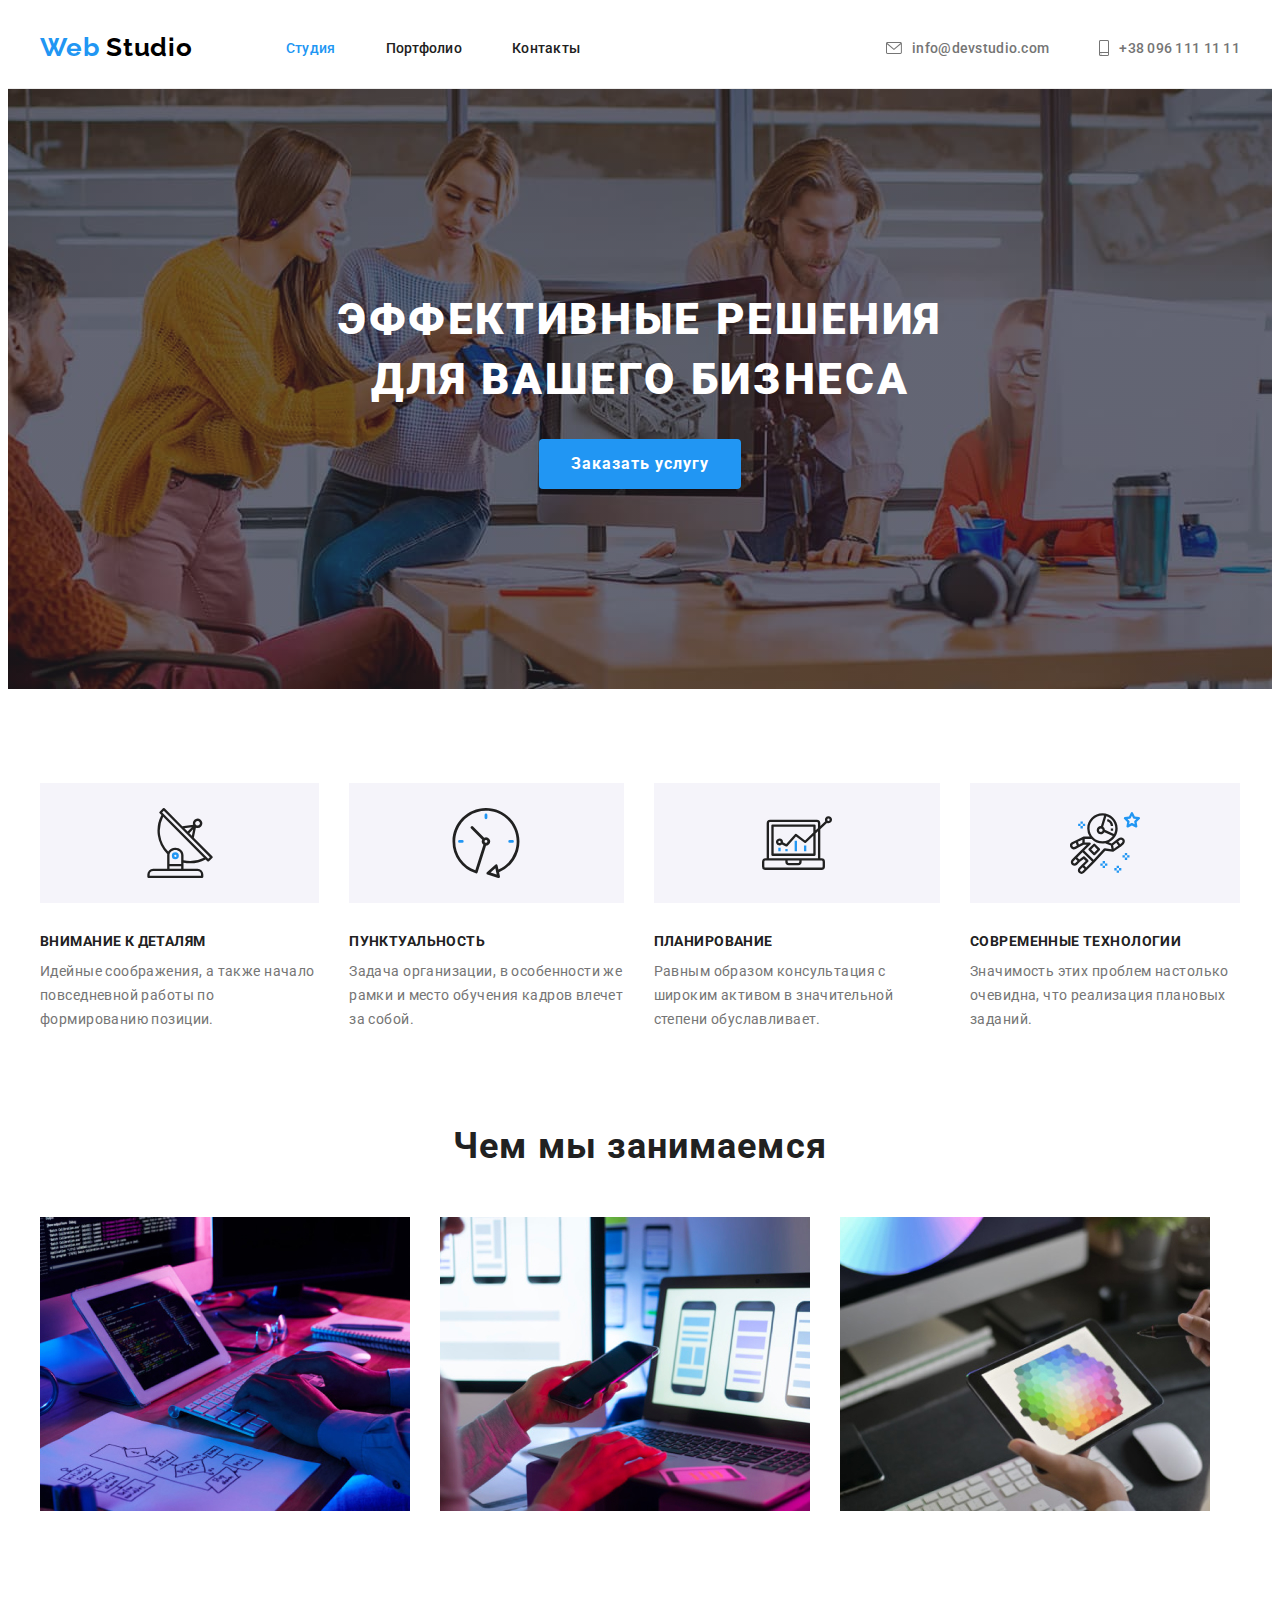
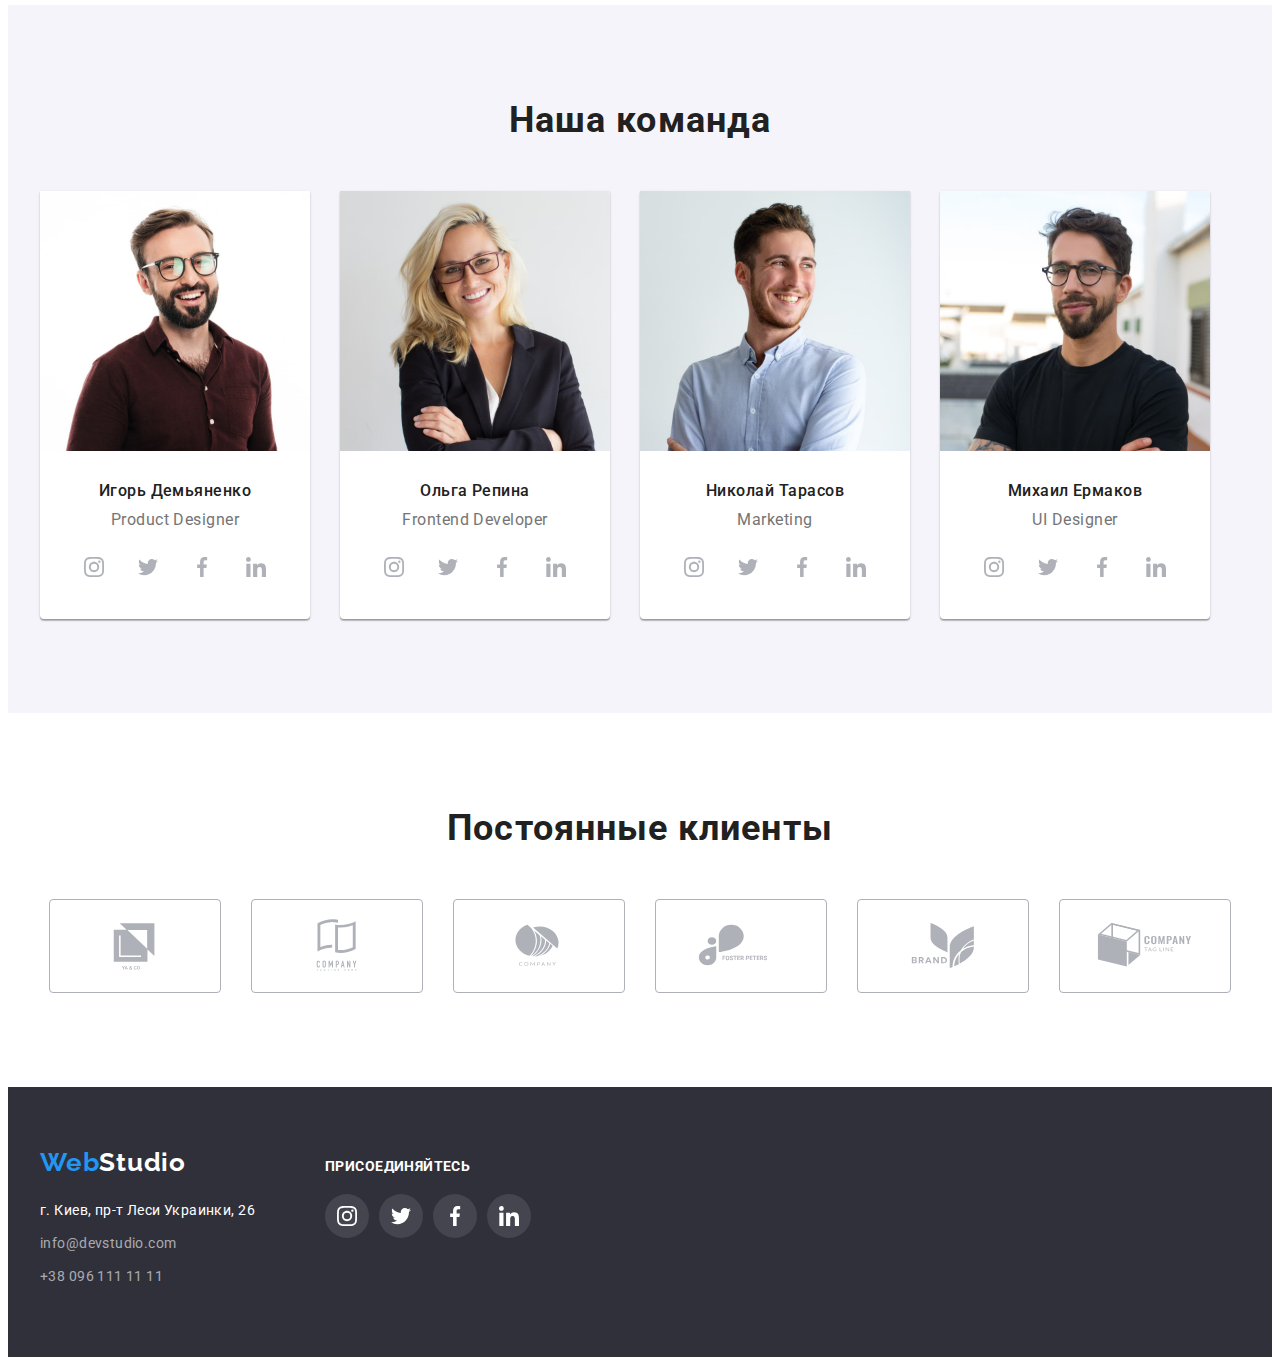
==== index.html @ cd481aac "Initial commit" ====
<!DOCTYPE html>
<html lang="ru">
	<head>
		<meta charset="UTF-8" />
		<meta http-equiv="X-UA-Compatible" content="IE=edge" />
		<meta name="viewport" content="width=device-width, initial-scale=1.0" />
		<title>WebStudio</title>
		<!-- Fonts start -->
		<link rel="preconnect" href="https://fonts.googleapis.com" />
		<link rel="preconnect" href="https://fonts.gstatic.com" crossorigin />
		<link
			href="https://fonts.googleapis.com/css2?family=Raleway:wght@700&family=Roboto:wght@400;500;700;900&display=swap"
			rel="stylesheet"
		/>
		<!-- Fonts end -->
		<!-- Normolize start -->
		<link
			rel="stylesheet"
			href="https://cdnjs.cloudflare.com/ajax/libs/modern-normalize/1.1.0/modern-normalize.min.css"
			integrity="sha512-wpPYUAdjBVSE4KJnH1VR1HeZfpl1ub8YT/NKx4PuQ5NmX2tKuGu6U/JRp5y+Y8XG2tV+wKQpNHVUX03MfMFn9Q=="
			crossorigin="anonymous"
			referrerpolicy="no-referrer"
		/>
		<!-- Normolize end -->
		<link rel="stylesheet" href="./css/styles.css" />
	</head>
	<body class="body">
		<!-- Header-->
		<header class="header">
			<div class="container header-container">
				<a class="logo-header link" href="./index.html">
					<span class="logo-text">Web</span>
					Studio
				</a>
				<nav class="header-nav">
					<ul class="header-nav-list list">
						<li class="header-nav-item">
							<a class="header-nav-link header-nav-link-current link" href="./index.html">Студия</a>
						</li>
						<li class="header-nav-item"><a class="header-nav-link link" href="./portfolio.html">Портфолио</a></li>
						<li class="header-nav-item"><a class="header-nav-link link" href="">Контакты</a></li>
					</ul>
				</nav>
				<ul class="contact-list list">
					<li class="contact-mail">
						<a class="contact-mail-link link" href="mailto:info@devstudio.com">
							<svg class="nav-icon" width="16" height="12">
								<use href="./images/icons.svg#icon-envelope"></use>
							</svg>
							info@devstudio.com
						</a>
					</li>
					<li class="contact-phone">
						<a class="contact-phone-link link" href="tel:+380961111111">
							<svg class="nav-icon" width="10" height="16">
								<use href="./images/icons.svg#icon-smartphone"></use>
							</svg>
							+38 096 111 11 11
						</a>
					</li>
				</ul>
			</div>
		</header>
		<main class="main">
			<!--Hero-->
			<section class="section-hero">
				<div class="container hero-container">
					<h1 class="hero-title">Эффективные решения для вашего бизнеса</h1>
					<button class="hero-btn" type="button">Заказать услугу</button>
				</div>
			</section>
			<!--Advantage-->
			<section class="section-advantage section">
				<div class="container">
					<h2 class="advantage-title">Преимущества</h2>
					<ul class="advantage-list list">
						<li class="advantage-item">
							<div class="advantage-container">
								<svg class="advantage-icons" width="70px" height="70px">
									<use href="./images/icons.svg#icon-antenna"></use>
								</svg>
							</div>
							<h3 class="advantage-item-title">Внимание к деталям</h3>
							<p class="advantage-item-text">
								Идейные соображения, а также начало повседневной работы по формированию позиции.
							</p>
						</li>
						<li class="advantage-item">
							<div class="advantage-container">
								<svg width="70px" height="70px">
									<use href="./images/icons.svg#icon-clock"></use>
								</svg>
							</div>
							<h3 class="advantage-item-title">Пунктуальность</h3>
							<p class="advantage-item-text">
								Задача организации, в особенности же рамки и место обучения кадров влечет за собой.
							</p>
						</li>
						<li class="advantage-item">
							<div class="advantage-container">
								<svg width="70px" height="70px">
									<use href="./images/icons.svg#icon-diagram"></use>
								</svg>
							</div>
							<h3 class="advantage-item-title">Планирование</h3>
							<p class="advantage-item-text">
								Равным образом консультация с широким активом в значительной степени обуславливает.
							</p>
						</li>
						<li class="advantage-item">
							<div class="advantage-container">
								<svg width="70px" height="70px">
									<use href="./images/icons.svg#icon-astronaut"></use>
								</svg>
							</div>
							<h3 class="advantage-item-title">Современные технологии</h3>
							<p class="advantage-item-text">
								Значимость этих проблем настолько очевидна, что реализация плановых заданий.
							</p>
						</li>
					</ul>
				</div>
			</section>
			<!--Services-->
			<section class="section-services">
				<div class="container">
					<h2 class="services-title">Чем мы занимаемся</h2>
					<ul class="services-list list">
						<li class="services-item">
							<img class="services-item-img" src="./images/services/box_1.jpeg" alt="Пишем код" width="370" />
						</li>
						<li class="services-item">
							<img class="services-item-img" src="./images/services/box_2.jpeg" alt="Делаем верстку" width="370" />
						</li>
						<li class="services-item">
							<img class="services-item-img" src="./images/services/box_3.jpeg" alt="Делаем дизайн" width="370" />
						</li>
					</ul>
				</div>
			</section>
			<!--Team-->
			<section class="section-team section">
				<div class="container">
					<h2 class="team-title">Наша команда</h2>
					<ul class="team-list list">
						<li class="team-item">
							<img class="team-item-img" src="./images/team/img_1.jpeg" alt="Игорь Демьяненко" width="270" />
							<div class="team-wrapper">
								<h3 class="team-item-title">Игорь Демьяненко</h3>
								<p class="team-item-text" lang="eu">Product Designer</p>
								<ul class="socials list">
									<li class="socials-link-item">
										<a class="socials-link link" href="" target="_blank" rel="noopener nofollow" aria-label="instagram">
											<svg class="social-icon" width="20px" height="20px">
												<use href="./images/icons.svg#icon-instagram"></use>
											</svg>
										</a>
									</li>
									<li class="socials-link-item">
										<a class="socials-link link" href="" target="_blank" rel="noopener nofollow" aria-label="twiter">
											<svg class="social-icon" width="20" height="20">
												<use href="./images/icons.svg#icon-twitter"></use>
											</svg>
										</a>
									</li>
									<li class="socials-link-item">
										<a class="socials-link link" href="" target="_blank" rel="noopener nofollow" aria-label="facebook">
											<svg class="social-icon" width="20" height="20">
												<use href="./images/icons.svg#icon-facebook"></use>
											</svg>
										</a>
									</li>
									<li class="socials-link-item">
										<a class="socials-link link" href="" target="_blank" rel="noopener nofollow" aria-label="linkedin">
											<svg class="social-icon" width="20" height="20">
												<use href="./images/icons.svg#icon-linkedin"></use>
											</svg>
										</a>
									</li>
								</ul>
							</div>
						</li>
						<li class="team-item">
							<img class="team-item-img" src="./images/team/img_2.jpeg" alt="Ольга Репина" width="270" />
							<div class="team-wrapper">
								<h3 class="team-item-title">Ольга Репина</h3>
								<p class="team-item-text" lang="eu">Frontend Developer</p>
								<ul class="socials list">
									<li class="socials-link-item">
										<a class="socials-link link" href="" target="_blank" rel="noopener nofollow" aria-label="instagram">
											<svg class="social-icon" width="20px" height="20px">
												<use href="./images/icons.svg#icon-instagram"></use>
											</svg>
										</a>
									</li>
									<li class="socials-link-item">
										<a class="socials-link link" href="" target="_blank" rel="noopener nofollow" aria-label="twiter">
											<svg class="social-icon" width="20" height="20">
												<use href="./images/icons.svg#icon-twitter"></use>
											</svg>
										</a>
									</li>
									<li class="socials-link-item">
										<a class="socials-link link" href="" target="_blank" rel="noopener nofollow" aria-label="facebook">
											<svg class="social-icon" width="20" height="20">
												<use href="./images/icons.svg#icon-facebook"></use>
											</svg>
										</a>
									</li>
									<li class="socials-link-item">
										<a class="socials-link link" href="" target="_blank" rel="noopener nofollow" aria-label="linkedin">
											<svg class="social-icon" width="20" height="20">
												<use href="./images/icons.svg#icon-linkedin"></use>
											</svg>
										</a>
									</li>
								</ul>
							</div>
						</li>
						<li class="team-item">
							<img class="team-item-img" src="./images/team/img_3.jpeg" alt="Николай Тарасов" width="270" />
							<div class="team-wrapper">
								<h3 class="team-item-title">Николай Тарасов</h3>
								<p class="team-item-text" lang="eu">Marketing</p>
								<ul class="socials list">
									<li class="socials-link-item">
										<a class="socials-link link" href="" target="_blank" rel="noopener nofollow" aria-label="instagram">
											<svg class="social-icon" width="20px" height="20px">
												<use href="./images/icons.svg#icon-instagram"></use>
											</svg>
										</a>
									</li>
									<li class="socials-link-item">
										<a class="socials-link link" href="" target="_blank" rel="noopener nofollow" aria-label="twiter">
											<svg class="social-icon" width="20" height="20">
												<use href="./images/icons.svg#icon-twitter"></use>
											</svg>
										</a>
									</li>
									<li class="socials-link-item">
										<a class="socials-link link" href="" target="_blank" rel="noopener nofollow" aria-label="facebook">
											<svg class="social-icon" width="20" height="20">
												<use href="./images/icons.svg#icon-facebook"></use>
											</svg>
										</a>
									</li>
									<li class="socials-link-item">
										<a class="socials-link link" href="" target="_blank" rel="noopener nofollow" aria-label="linkedin">
											<svg class="social-icon" width="20" height="20">
												<use href="./images/icons.svg#icon-linkedin"></use>
											</svg>
										</a>
									</li>
								</ul>
							</div>
						</li>
						<li class="team-item">
							<img class="team-item-img" src="./images/team/img_4.jpeg" alt="Михаил Ермаков" width="270" />
							<div class="team-wrapper">
								<h3 class="team-item-title">Михаил Ермаков</h3>
								<p class="team-item-text" lang="eu">UI Designer</p>
								<ul class="socials list">
									<li class="socials-link-item">
										<a class="socials-link link" href="" target="_blank" rel="noopener nofollow" aria-label="instagram">
											<svg class="social-icon" width="20px" height="20px">
												<use href="./images/icons.svg#icon-instagram"></use>
											</svg>
										</a>
									</li>
									<li class="socials-link-item">
										<a class="socials-link link" href="" target="_blank" rel="noopener nofollow" aria-label="twiter">
											<svg class="social-icon" width="20" height="20">
												<use href="./images/icons.svg#icon-twitter"></use>
											</svg>
										</a>
									</li>
									<li class="socials-link-item">
										<a class="socials-link link" href="" target="_blank" rel="noopener nofollow" aria-label="facebook">
											<svg class="social-icon" width="20" height="20">
												<use href="./images/icons.svg#icon-facebook"></use>
											</svg>
										</a>
									</li>
									<li class="socials-link-item">
										<a class="socials-link link" href="" target="_blank" rel="noopener nofollow" aria-label="linkedin">
											<svg class="social-icon" width="20" height="20">
												<use href="./images/icons.svg#icon-linkedin"></use>
											</svg>
										</a>
									</li>
								</ul>
							</div>
						</li>
					</ul>
				</div>
			</section>
			<!-- Clients -->
			<section class="section-clients section">
				<div class="container">
					<h2 class="client-title">Постоянные клиенты</h2>
					<ul class="client-list list">
						<li class="client-item">
							<a class="client-link link" href="" target="_blank" rel="noopener nofollow" aria-label="linkedin">
								<svg class="client-icon" width="106px" height="60px">
									<use href="./images/icons.svg#icon-ya-go"></use>
								</svg>
							</a>
						</li>
						<li class="client-item">
							<a class="client-link link" href="" target="_blank" rel="noopener nofollow" aria-label="linkedin">
								<svg class="client-icon" width="106px" height="60px">
									<use href="./images/icons.svg#icon-company"></use>
								</svg>
							</a>
						</li>
						<li class="client-item">
							<a class="client-link link" href="" target="_blank" rel="noopener nofollow" aria-label="linkedin">
								<svg class="client-icon" width="106px" height="60px">
									<use href="./images/icons.svg#icon-company-1"></use>
								</svg>
							</a>
						</li>
						<li class="client-item">
							<a class="client-link link" href="" target="_blank" rel="noopener nofollow" aria-label="linkedin">
								<svg class="client-icon" width="106px" height="60px">
									<use href="./images/icons.svg#icon-foster"></use>
								</svg>
							</a>
						</li>
						<li class="client-item">
							<a class="client-link link" href="" target="_blank" rel="noopener nofollow" aria-label="linkedin">
								<svg class="client-icon" width="106px" height="60px">
									<use href="./images/icons.svg#icon-brand"></use>
								</svg>
							</a>
						</li>
						<li class="client-item">
							<a class="client-link link" href="" target="_blank" rel="noopener nofollow" aria-label="linkedin">
								<svg class="client-icon" width="106px" height="60px">
									<use href="./images/icons.svg#icon-tagline"></use>
								</svg>
							</a>
						</li>
					</ul>
				</div>
			</section>
		</main>
		<!--Footer-->
		<footer class="footer">
			<div class="container footer-container">
				<div class="footer-container-contacts">
					<a class="logo-footer link" href="./index.html">
						<span class="logo-text-accent">Web</span>
						<span class="logo-text-white">Studio</span>
					</a>
					<address class="address">
						<ul class="address-list list">
							<li class="address-item">
								<a
									class="address-link-map link"
									href="https://goo.gl/maps/JFS6MScitY3bDVhKA"
									rel="noopener nofollow"
									target="_blank"
								>
									г. Киев, пр-т Леси Украинки, 26
								</a>
							</li>
							<li class="address-item">
								<a class="address-link-mail link" href="mailto:info@devstudio.com">info@devstudio.com</a>
							</li>
							<li class="address-item">
								<a class="address-link-phone link" href="tel:+380961111111">+38 096 111 11 11</a>
							</li>
						</ul>
					</address>
				</div>
				<div class="footer-container-social">
					<h2 class="footer-title-social">присоединяйтесь</h2>
					<ul class="socials-footer list">
						<li class="socials-link-item">
							<a
								class="socials-link-footer link"
								href=""
								target="_blank"
								rel="noopener nofollow"
								aria-label="instagram"
							>
								<svg class="social-icon-footer" width="20px" height="20px">
									<use href="./images/icons.svg#icon-instagram"></use>
								</svg>
							</a>
						</li>
						<li class="socials-link-item">
							<a class="socials-link-footer link" href="" target="_blank" rel="noopener nofollow" aria-label="twiter">
								<svg class="social-icon-footer" width="20" height="20">
									<use href="./images/icons.svg#icon-twitter"></use>
								</svg>
							</a>
						</li>
						<li class="socials-link-item">
							<a class="socials-link-footer link" href="" target="_blank" rel="noopener nofollow" aria-label="facebook">
								<svg class="social-icon-footer" width="20" height="20">
									<use href="./images/icons.svg#icon-facebook"></use>
								</svg>
							</a>
						</li>
						<li class="socials-link-item">
							<a class="socials-link-footer link" href="" target="_blank" rel="noopener nofollow" aria-label="linkedin">
								<svg class="social-icon-footer" width="20" height="20">
									<use href="./images/icons.svg#icon-linkedin"></use>
								</svg>
							</a>
						</li>
					</ul>
				</div>
			</div>
		</footer>
	</body>
</html>
---- css/styles.css ----
:root {
    /* fonts */
     --main-font: 'Roboto', sans-serif;
    --secondary-font: 'Raleway', sans-serif;
    /* text colors */
    --title-txt-cl: #212121;
    --secondary-txt-cl: #757575;
    --accent-txt-cl: #2196F3;
    --logo-black-cl: #000000;
    --logo-withe-cl: #ffffff;
    --address-txt-cl: rgba(255, 255, 255, 0.6);
    --social-icon-cl-team: #AFB1B8;

    /* bg colors */
    --bg-cl-dark: #2F303A;
    --bg-cl-light: #F5F4FA;
    --bg-btn-cl-hover: #188CE8;

}

body {
    font-family: var(--main-font);
    color: var(--title-txt-cl);
}

/* reset styles */
h1,
h2,
h3,
h4,
h5,
h6,
p {
    margin: 0;
}

.link {
    text-decoration: none;
    color: currentColor;
}

.list {
    list-style: none;
    padding: 0;
    margin: 0;
}

.address {
   font-style: normal;
}

/* base styles */

.section {
    padding-top: 94px;
    padding-bottom: 94px;
}

.container {
width: 1200px;
padding-left: 15px;
padding-right: 15px;
margin-left: auto;
margin-right: auto;

}

.hero-container {
display: flex;
flex-direction: column;
align-items: center;
padding-top: 200px;
padding-bottom: 200px;
}

img {
    display: block;
}

/* Header */

.header {
    border-bottom: 1px solid #ECECEC;
}

.header-container {
    display: flex;
    align-items: center;
    justify-content: center;

}

.header-nav {
    margin-right: auto;
}

.header-nav-list {
    display: flex;
    gap: 50px;
}

.contact-list {
    display: flex;
    gap: 50px;
    align-items: center;
    justify-content: center;
}

.nav-icon {
    display: flex;
    justify-content: center;
    align-items: center;
    margin-right: 10px;
    fill: var(--secondary-txt-cl);

}

.contact-mail-link:hover .nav-icon {
    fill: var(--accent-txt-cl);
}

.contact-mail-link:focus .nav-icon {
    fill: var(--accent-txt-cl);
}

.contact-phone-link:hover .nav-icon {
    fill: var(--accent-txt-cl);
}

.contact-phone-link:focus .nav-icon {
    fill: var(--accent-txt-cl);
}




.logo-header {
    font-family: var(--secondary-font);
    font-weight: 700;
    font-size: 26px;
    padding-top: 24px;
    padding-bottom: 25px;
    line-height: calc(31 / 26);
    letter-spacing: 0.03em;
    color: var(--logo-black-cl);
    margin-right: 93px;
    display: block;
}

.logo-text {
    color: var(--accent-txt-cl);
}


.header-nav-link {
    padding-top: 32px;
    padding-bottom: 32px;
    font-weight: 500;
    font-size: 14px;
    line-height: calc(16 / 14);
    letter-spacing: 0.02em;
    color: var(--title-txt-cl);
    display: block;
}

.header-nav-link:hover,
.header-nav-link:focus{
    color: var(--accent-txt-cl);
}

.header-nav-link-current {
    color: var(--accent-txt-cl);
}

.contact-mail-link,
.contact-phone-link {
    display: flex;
    justify-content:center;
    align-items: center;
    padding-top: 32px;
    padding-bottom: 32px;
    font-weight: 500;
    font-size: 14px;
    line-height: calc(16 / 14);
    letter-spacing: 0.02em;
    color: var(--secondary-txt-cl);

}

.contact-mail-link:hover,
.contact-mail-link:focus,
.contact-phone-link:hover,
.contact-phone-link:focus {
    color: var(--accent-txt-cl);
}

/* Hero */

.section-hero {
    background-color: var(--bg-cl-dark);
    max-width: 1600px;
    margin-left: auto;
    margin-right: auto;
    background-image: linear-gradient(
        to right,
        rgba(47, 48, 58, 0.4),
        rgba(47, 48, 58, 0.4)
        ),
    url(../images/hero.jpeg);
    background-repeat: no-repeat;
    background-position: center;
    background-size: cover;

}

.hero-title {
    width: 696px;
    height: 120px;
    margin-bottom: 30px;
    font-weight: 900;
    font-size: 44px;
    line-height: calc(60 / 44);
    text-align: center;
    letter-spacing: 0.06em;
    text-transform: uppercase;
    color: var(--logo-withe-cl);

}

.hero-btn {
    min-width: 200px;
    min-height: 50px;
    padding: 10px 32px;
    font-family: inherit;
    text-align: center;
    font-weight: 700;
    font-size: 16px;
    line-height: 30px;
    letter-spacing: 0.06em;
    color: var(--logo-withe-cl);
    background-color: var(--accent-txt-cl);
    box-shadow: 0px 4px 4px rgba(0, 0, 0, 0.15);
    border-radius: 4px;
    border-style: none;
    cursor: pointer;
   
}

.hero-btn:hover,
.hero-btn:focus {
    background-color: var(--bg-btn-cl-hover);
}

/* Advantage */

.advantage-container {
    display: flex;
    object-position: 50% 50%;
    height: 120px;
    margin-bottom: 30px;
    background-color: var(--bg-cl-light);
    align-items: center;
    justify-content: center;
}


.advantage-title,
.portfolio-title {
    position: absolute;
    width: 1px;
    height: 1px;
    margin: -1px;
    border: 0;
    padding: 0;
    
    white-space: nowrap;
    clip-path: inset(100%);
    clip: rect(0 0 0 0);
    overflow: hidden;
}

.advantage-list {
    display: flex;
    flex-direction: row;
    align-items: center;
    gap: 30px;

}

.advantage-item-title {
    width: 270px;
    font-weight: 700;
    font-size: 14px;
    line-height: calc(16 / 14);
    letter-spacing: 0.03em;
    text-transform: uppercase;
    margin-bottom: 10px;

}

.advantage-item-text {
    font-size: 14px;
    line-height: 24px;
    letter-spacing: 0.03em;
    color: var(--secondary-txt-cl);

}

/* Services */

.services-title,
.team-title,
.client-title {
    font-weight: 700;
    font-size: 36px;
    line-height: calc(42 / 36);
    text-align: center;
    letter-spacing: 0.03em;



}

.section-services {
    padding-bottom: 94px;
}

.services-title {
    margin-bottom: 50px;
}

.services-list {
    display: flex;
    gap: 30px;
}

/* Team */

.section-team {background-color: var(--bg-cl-light);}

.team-title {
    margin-bottom: 50px;
}

.team-item {
background: #FFFFFF;
box-shadow: 0px 1px 3px rgba(0, 0, 0, 0.12), 0px 1px 1px rgba(0, 0, 0, 0.14), 0px 2px 1px rgba(0, 0, 0, 0.2);
border-radius: 0px 0px 4px 4px;
}

.team-list {
    display: flex;
    gap: 30px;

}

.team-item-title {
    font-weight: 500;
    font-size: 16px;
    line-height: calc(19 / 16);
    text-align: center;
    letter-spacing: 0.03em;
    margin-bottom: 10px;

}

.team-item-text {
    font-size: 16px;
    line-height: calc(19 / 16);
    text-align: center;
    letter-spacing: 0.03em;
    color: var(--secondary-txt-cl);
    margin-bottom: 16px;

}

.team-wrapper {
    padding-top: 30px;
    padding-bottom: 30px;

}

.socials {
    display: flex;
    align-items: center;
    justify-content: center;
    gap: 10px;
}

.socials-link {
    display: flex;
    justify-content: center;
    align-items: center;
    width: 44px;
    height: 44px;
    border-radius: 50%;

}

.social-icon {
    fill: var(--social-icon-cl-team);
}

.socials-link:hover {
background-color: var(--accent-txt-cl);
}

.socials-link:hover .social-icon {
    fill: #FFFFFF;
}

.socials-link:focus {
    background-color: var(--accent-txt-cl);
}

.socials-link:focus .social-icon {
    fill: #FFFFFF;
}

/* Clients */

.client-title {
    margin-bottom: 50px;
}

.client-list {
    display: flex;
    align-items: center;
    justify-content: center;
    gap: 30px;
}

.client-link {
    display: flex;
    justify-content: center;
    align-items: center;
    width: 170px;
    height: 92px;
    border: 1px solid #AFB1B8;
    border-radius: 4px;
}

.client-icon {
    fill: var(--social-icon-cl-team);
}

.client-link:hover {
    border-color: var(--accent-txt-cl);
}

.client-link:hover .client-icon {
    fill: var(--accent-txt-cl);
}

.client-link:focus {
    border-color: var(--accent-txt-cl);
}

.client-link:focus   .client-icon {
    fill: var(--accent-txt-cl);
}


/* Footer */

.footer {
    background-color: var(--bg-cl-dark);
    padding-top: 60px;
    padding-bottom: 60px;
}

.footer-container {
    display: flex;
    align-items: baseline;

}

.footer-title-social {
    margin-bottom: 20px;
}

.socials-footer {
    display: flex;
    align-items: center;
    justify-content: center;
    gap: 10px;
}

.social-icon-footer {
    fill: var(--logo-withe-cl);
}

.socials-link-footer {
    display: flex;
    justify-content: center;
    align-items: center;
    width: 44px;
    height: 44px;
    border-radius: 50%;
    background: rgba(255, 255, 255, 0.1);

}

.socials-link-footer:hover {
    background-color: var(--accent-txt-cl);
}

.socials-link-footer:focus {
    background-color: var(--accent-txt-cl);
}

.logo-footer {
    font-family: var(--secondary-font);
    font-weight: 700;
    font-size: 26px;
    line-height: calc(31 / 26);
    letter-spacing: 0.03em;
    display: flex;
    margin-bottom: 20px;
}

.logo-text-white {
    color: var(--logo-withe-cl);
}

.logo-text-accent {
    color: var(--accent-txt-cl);
}

.address-item {
    margin-bottom: 9px;
    margin-right: 70px;
}

.address-link-map {
    font-size: 14px;
    line-height: calc(24 / 14);
    letter-spacing: 0.03em;
    color: var(--logo-withe-cl);

}

.address-link-mail,
.address-link-phone {
    font-size: 14px;
    line-height: calc(24 / 14);
    letter-spacing: 0.03em;
    color: var(--address-txt-cl);
}

.address-link-map:hover,
.address-link-mail:hover,
.address-link-phone:hover,
.address-link-map:focus,
.address-link-mail:focus,
.address-link-phone:focus {
    color: var(--accent-txt-cl);
}


.footer-title-social {
    font-weight: 700;
    font-size: 14px;
    line-height: cal(16 /14);
    letter-spacing: 0.03em;
    text-transform: uppercase;
    color: var(--logo-withe-cl);
}

/* Portfolio.html */

.portfolio-filter-list {
    display: flex;
    justify-content: center;
    align-items: center;
    margin-bottom: 50px;
    gap: 8px;

}


.filter-btn {
    background-color: var(--bg-cl-light);
    font-family: inherit;
    font-weight: 500;
    font-size: 16px;
    line-height: calc(26 / 16);
    text-align: center;
    align-items: center;
    justify-content: center;
    letter-spacing: 0.03em;
    background: #F5F4FA;
    border-radius: 4px;
    border-style: none;
    padding: 6px 22px;
    
}

.filter-btn:hover,
.filter-btn:focus,
.filter-btn:active {
    background-color: var(--accent-txt-cl);
    color: var(--logo-withe-cl);
    cursor: pointer;
    box-shadow: 0px 3px 1px rgba(0, 0, 0, 0.1), 0px 1px 2px rgba(0, 0, 0, 0.08), 0px 2px 2px rgba(0, 0, 0, 0.12);
    border-radius: 4px;
}

.portfolio-list {
    display: flex;
    gap: 30px;
    flex-wrap: wrap;
}

.portfolio-item{
    flex-basis: calc((100% - 30px * 2) / 3)
}

.portfolio-item:hover,
.portfolio-item:focus {
    box-shadow: 0px 1px 1px rgba(0, 0, 0, 0.12), 0px 4px 4px rgba(0, 0, 0, 0.06), 1px 4px 6px rgba(0, 0, 0, 0.16);
    cursor: pointer;
}

.portfolio-wrapper {
    padding: 20px 24px;
    border: 1px solid #EEEEEE;
    border-top: none;
  
}


.portfolio-item-title {
    font-weight: 700;
    font-size: 18px;
    line-height: calc(36 / 18);
    letter-spacing: 0.06em;
    margin-bottom: 4px;
}

.portfolio-item-text {
    font-size: 16px;
    line-height: calc(30 / 16);
    letter-spacing: 0.03em;
    color: var(--secondary-txt-cl);
}
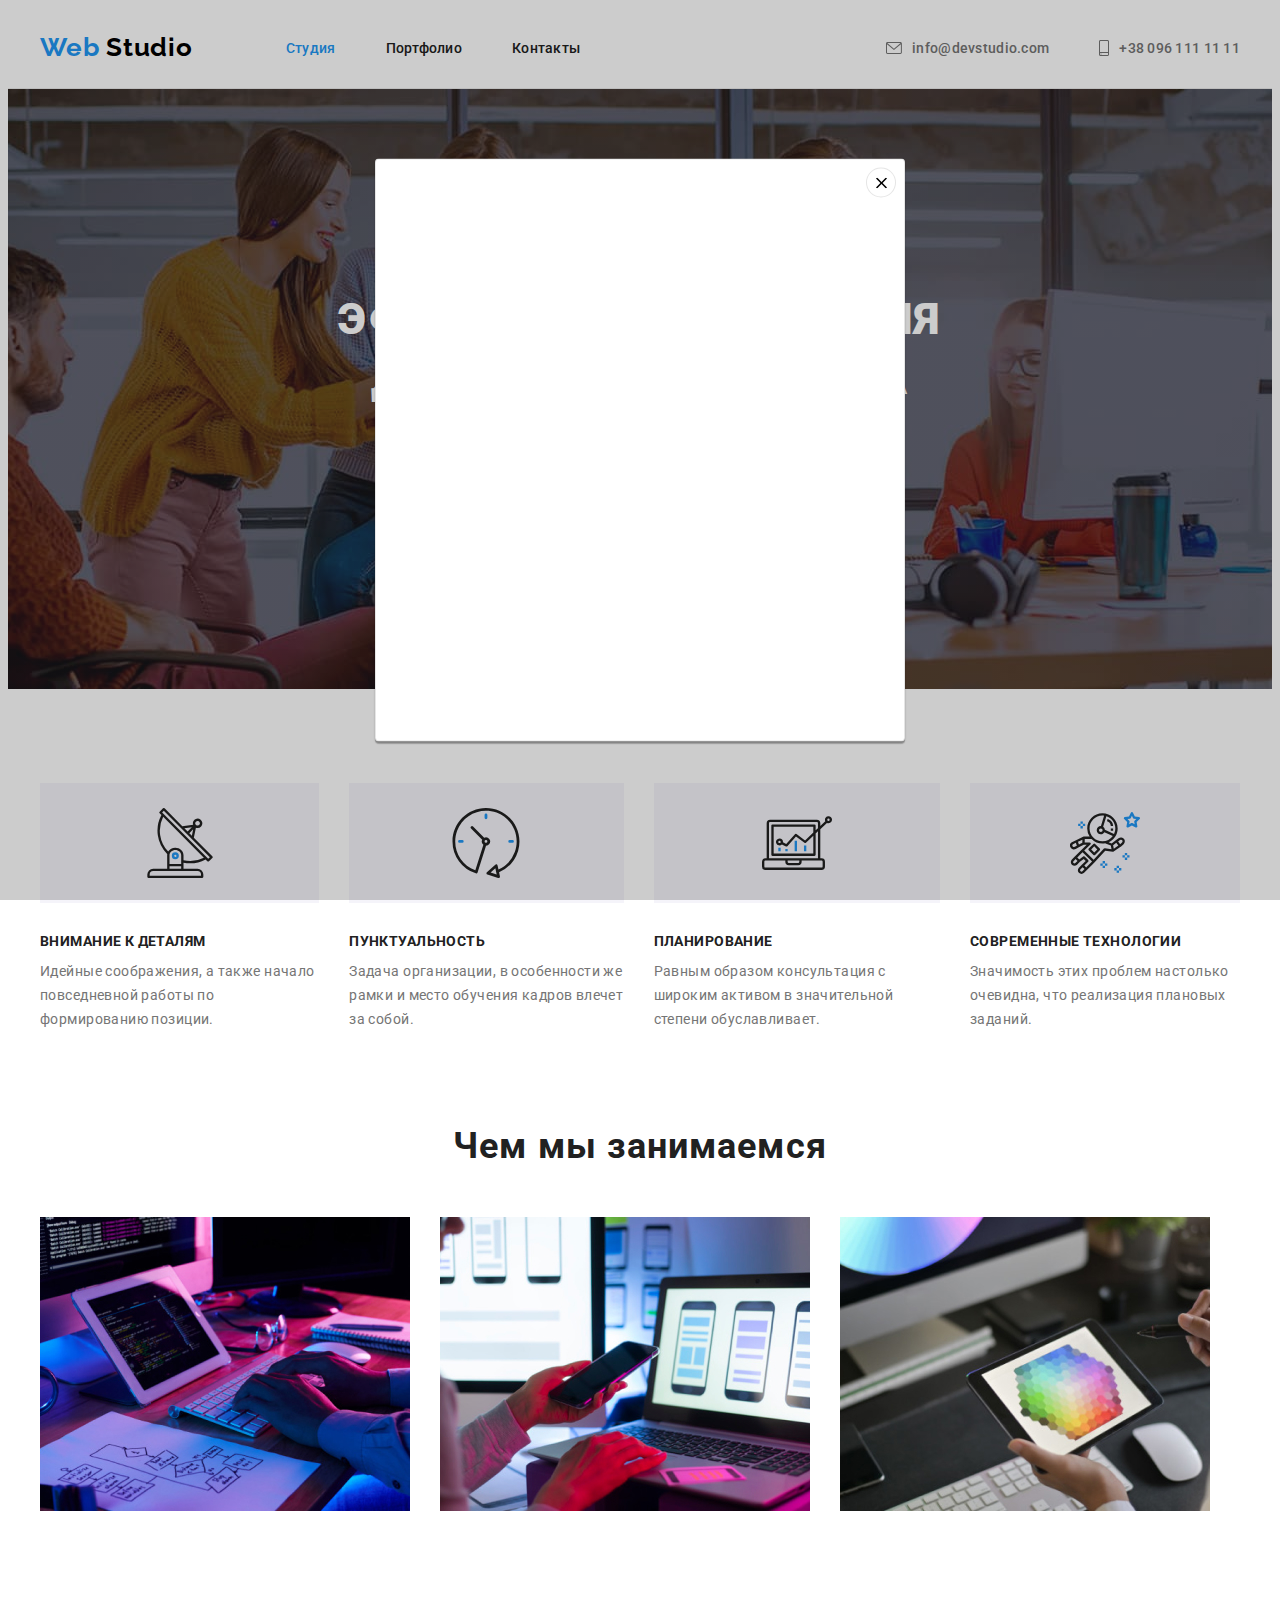
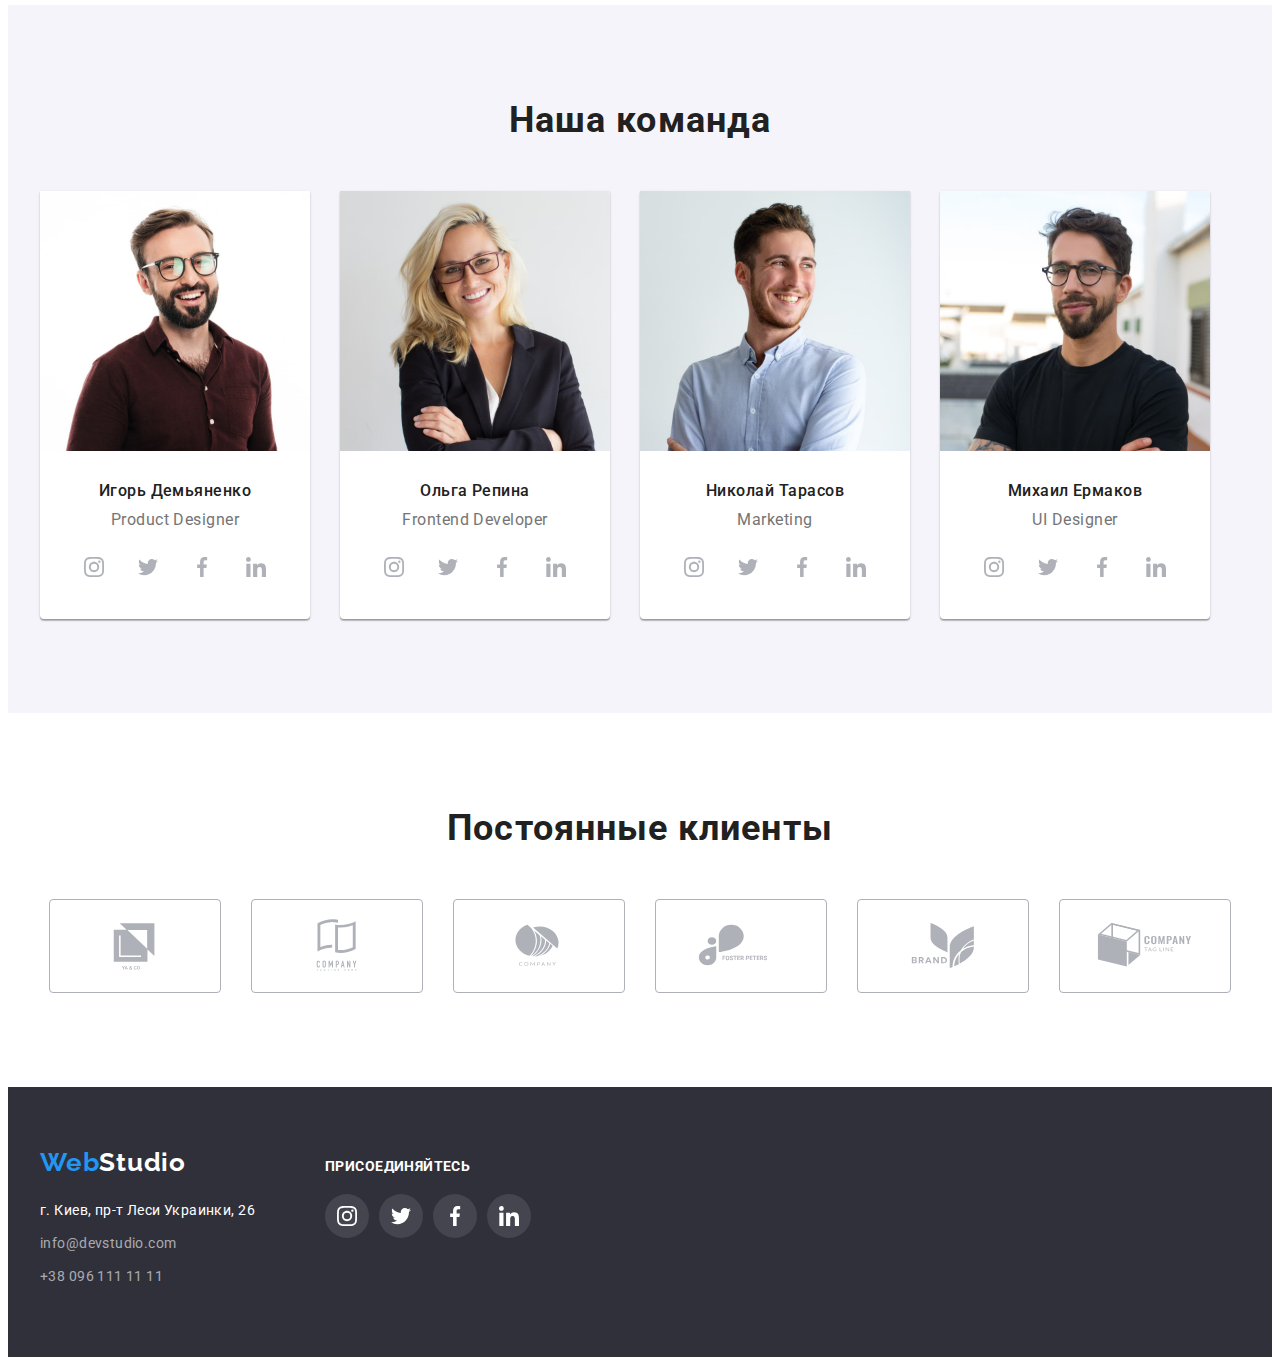
==== commit d7e1466d: "add modal window" ====
--- a/index.html
+++ b/index.html
@@ -66,7 +66,7 @@
 			<section class="section-hero">
 				<div class="container hero-container">
 					<h1 class="hero-title">Эффективные решения для вашего бизнеса</h1>
-					<button class="hero-btn" type="button">Заказать услугу</button>
+					<button class="hero-btn" data-modal-open type="button">Заказать услугу</button>
 				</div>
 			</section>
 			<!--Advantage-->
@@ -415,5 +415,19 @@
 				</div>
 			</div>
 		</footer>
+
+		<!-- modal window  -->
+		<div class="backdrop" data-modal>
+			<div class="modal">
+				<button class="modal-btn" data-modal-close type="button">
+					<svg class="modal-btn-icon" width="11" height="11">
+						<use href="./images/icons.svg#icon-close"></use>
+					</svg>
+				</button>
+			</div>
+		</div>
+
+		<!-- add modal -->
+		<script src="./"></script>
 	</body>
 </html>
--- a/css/styles.css
+++ b/css/styles.css
@@ -567,6 +567,61 @@
     color: var(--logo-withe-cl);
 }
 
+ /* Modal window */
+
+.backdrop {
+    position: fixed;
+    top: 0;
+    left: 0;
+
+    width: 100%;
+    height: 100%;
+
+    background-color: rgba(0, 0, 0, 0.2);
+
+}
+
+.modal {
+    width: 528px;
+    height: 581px;
+
+    position: relative;
+    top: 50%;
+    left: 50%;
+    transform: translate(-50%, -50%);
+
+
+    background-color: var(--logo-withe-cl);
+    border: 1px solid rgba(0, 0, 0, 0.1);
+    box-shadow: 0px 1px 3px rgba(0, 0, 0, 0.12), 0px 1px 1px rgba(0, 0, 0, 0.14), 0px 2px 1px rgba(0, 0, 0, 0.2);
+    border-radius: 4px;
+}
+
+.modal-btn {
+    position: absolute;
+    top: 8px;
+    right: 8px;
+
+    display: flex;
+    justify-content: center;
+    align-items: center;
+    width: 30px;
+    height: 30px;
+    padding: 0;
+
+    border-radius: 50%;
+    background: #FFFFFF;
+    border: 1px solid rgba(0, 0, 0, 0.1);
+
+
+}
+
+.modal-btn:hover {
+    fill: var(--accent-txt-cl);
+    cursor: pointer;
+}
+
+
 /* Portfolio.html */
 
 .portfolio-filter-list {
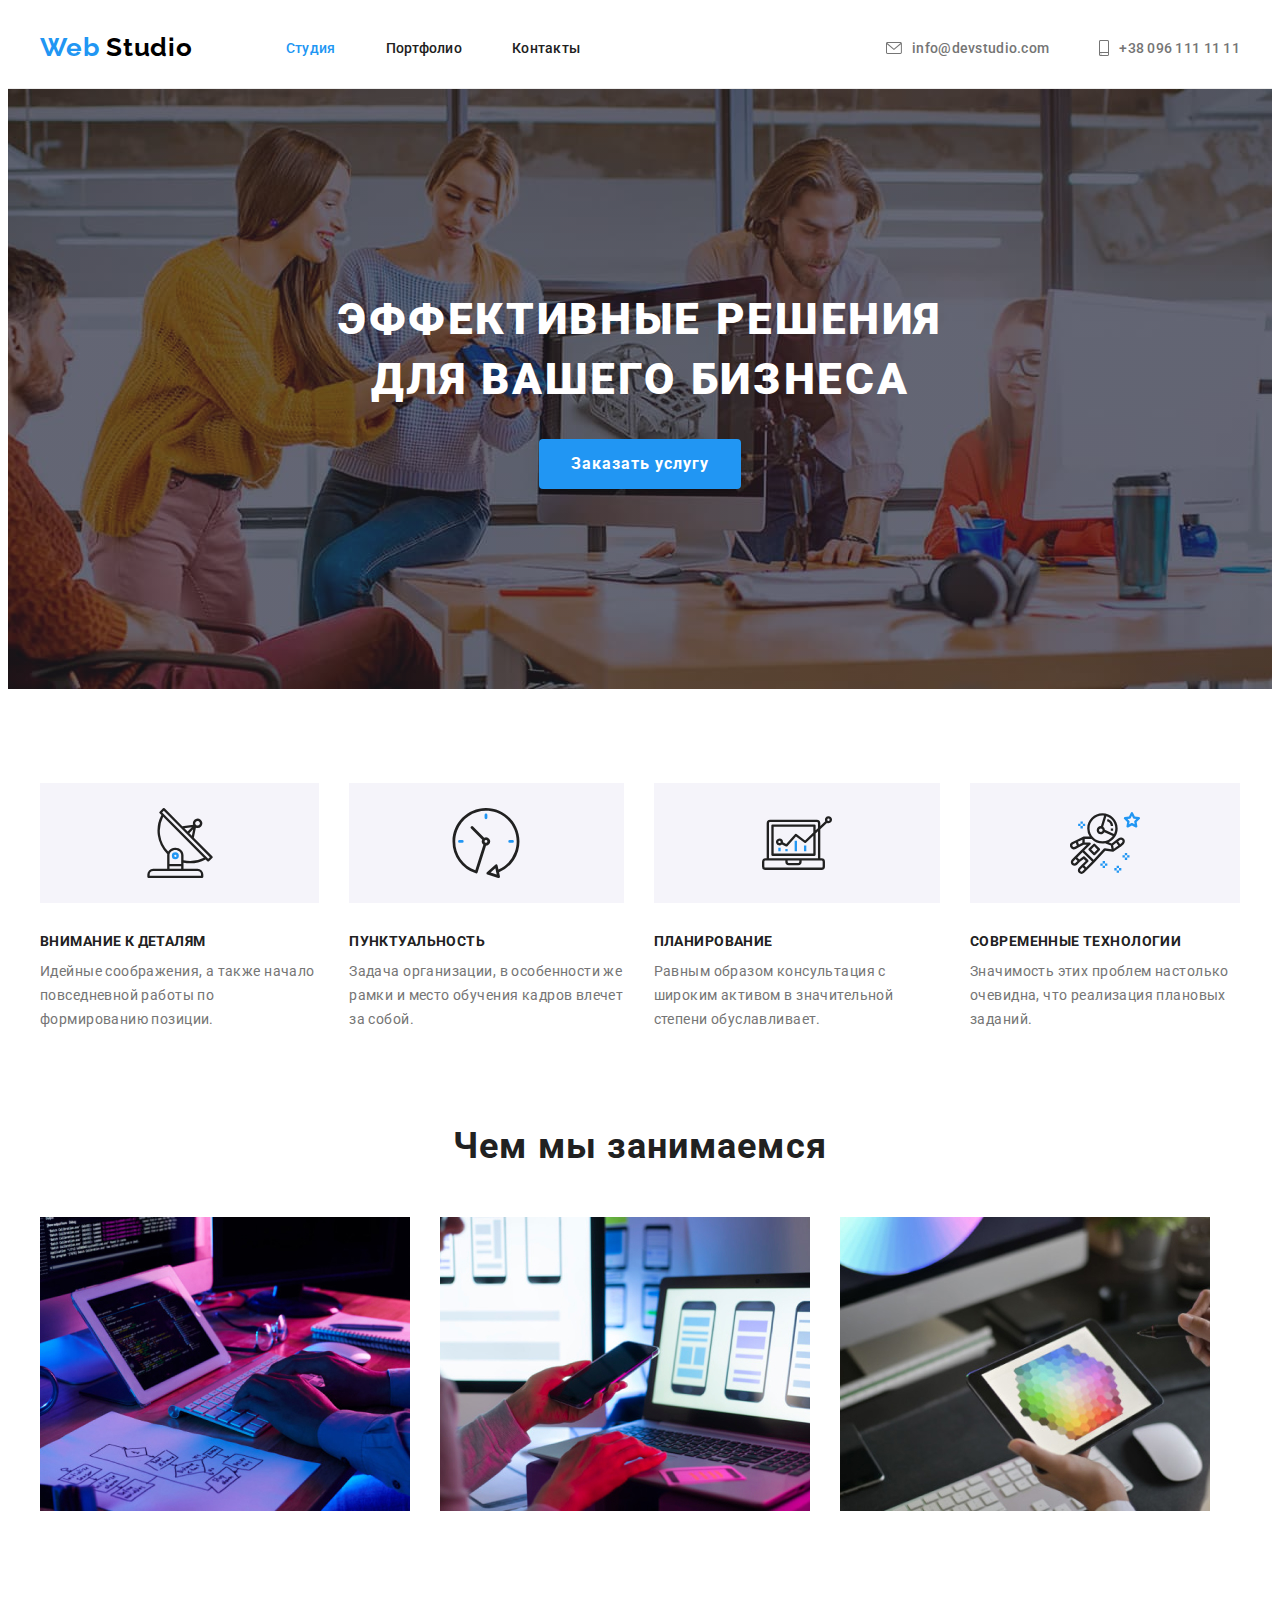
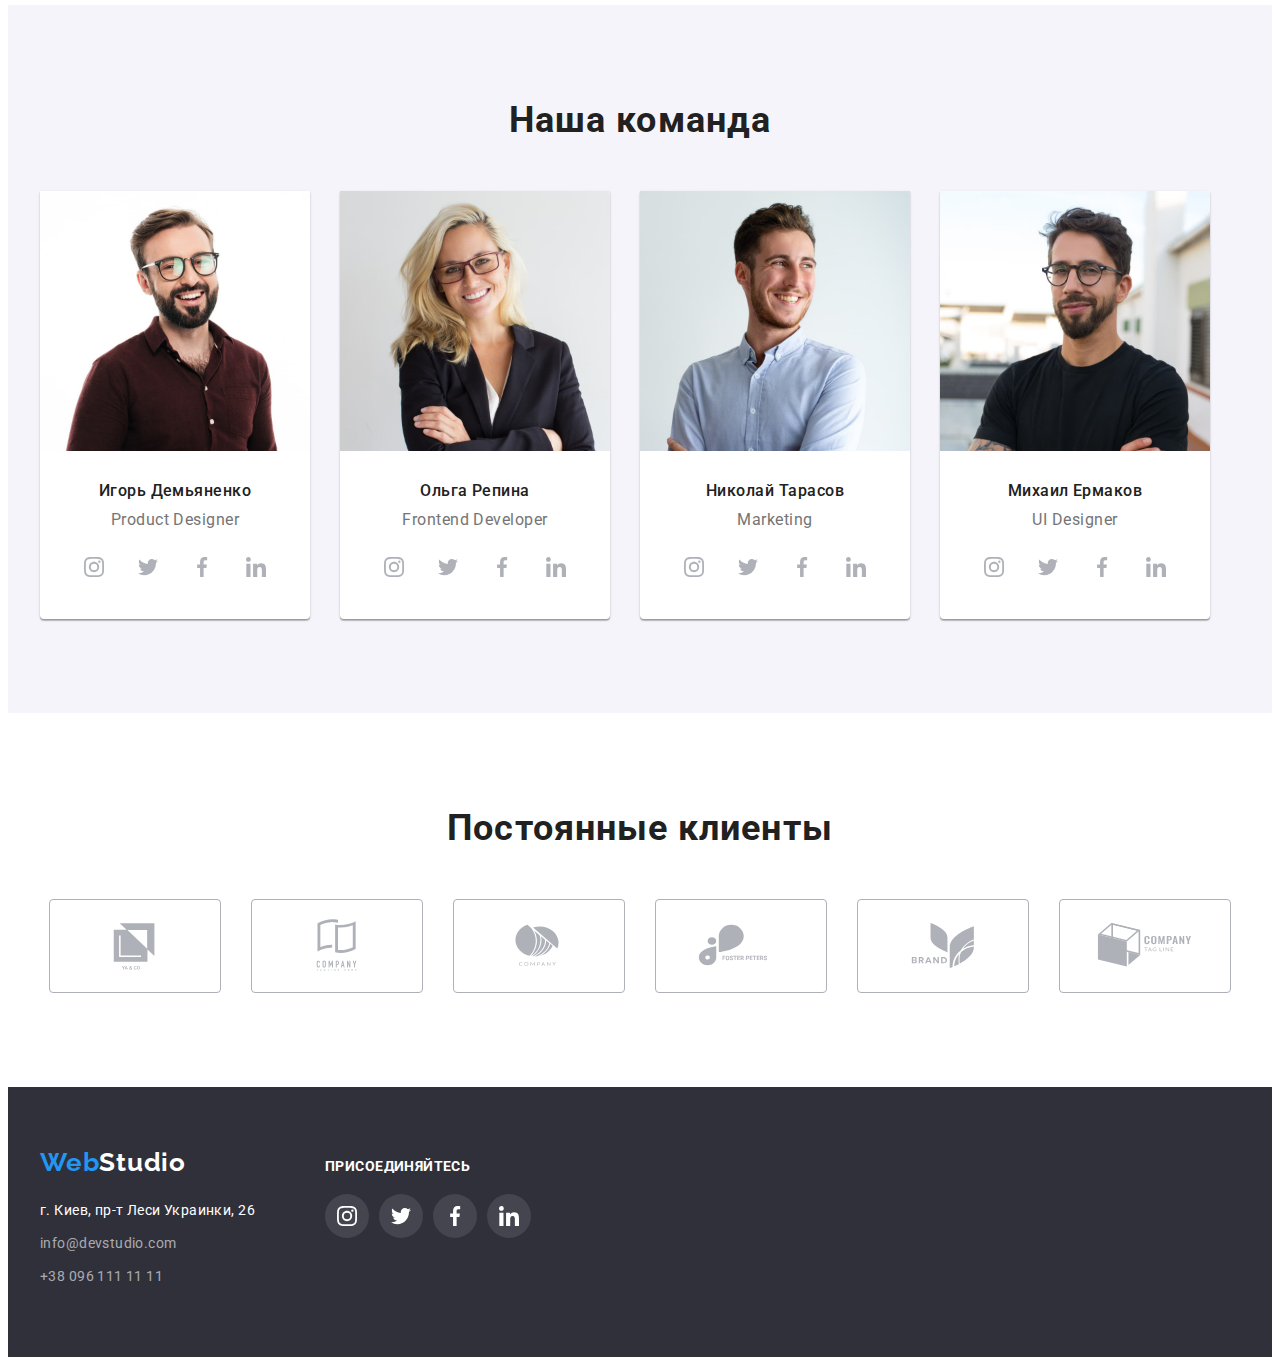
==== commit 4ec5eb2f: "add fin modal window" ====
--- a/index.html
+++ b/index.html
@@ -417,7 +417,7 @@
 		</footer>
 
 		<!-- modal window  -->
-		<div class="backdrop" data-modal>
+		<div class="backdrop is-hidden" data-modal>
 			<div class="modal">
 				<button class="modal-btn" data-modal-close type="button">
 					<svg class="modal-btn-icon" width="11" height="11">
@@ -428,6 +428,6 @@
 		</div>
 
 		<!-- add modal -->
-		<script src="./"></script>
+		<script src="./js/modal.js"></script>
 	</body>
 </html>
--- a/css/styles.css
+++ b/css/styles.css
@@ -621,6 +621,12 @@
     cursor: pointer;
 }
 
+.backdrop.is-hidden {
+    opacity: 0;
+    visibility: hidden;
+    pointer-events: none;
+}
+
 
 /* Portfolio.html */
 
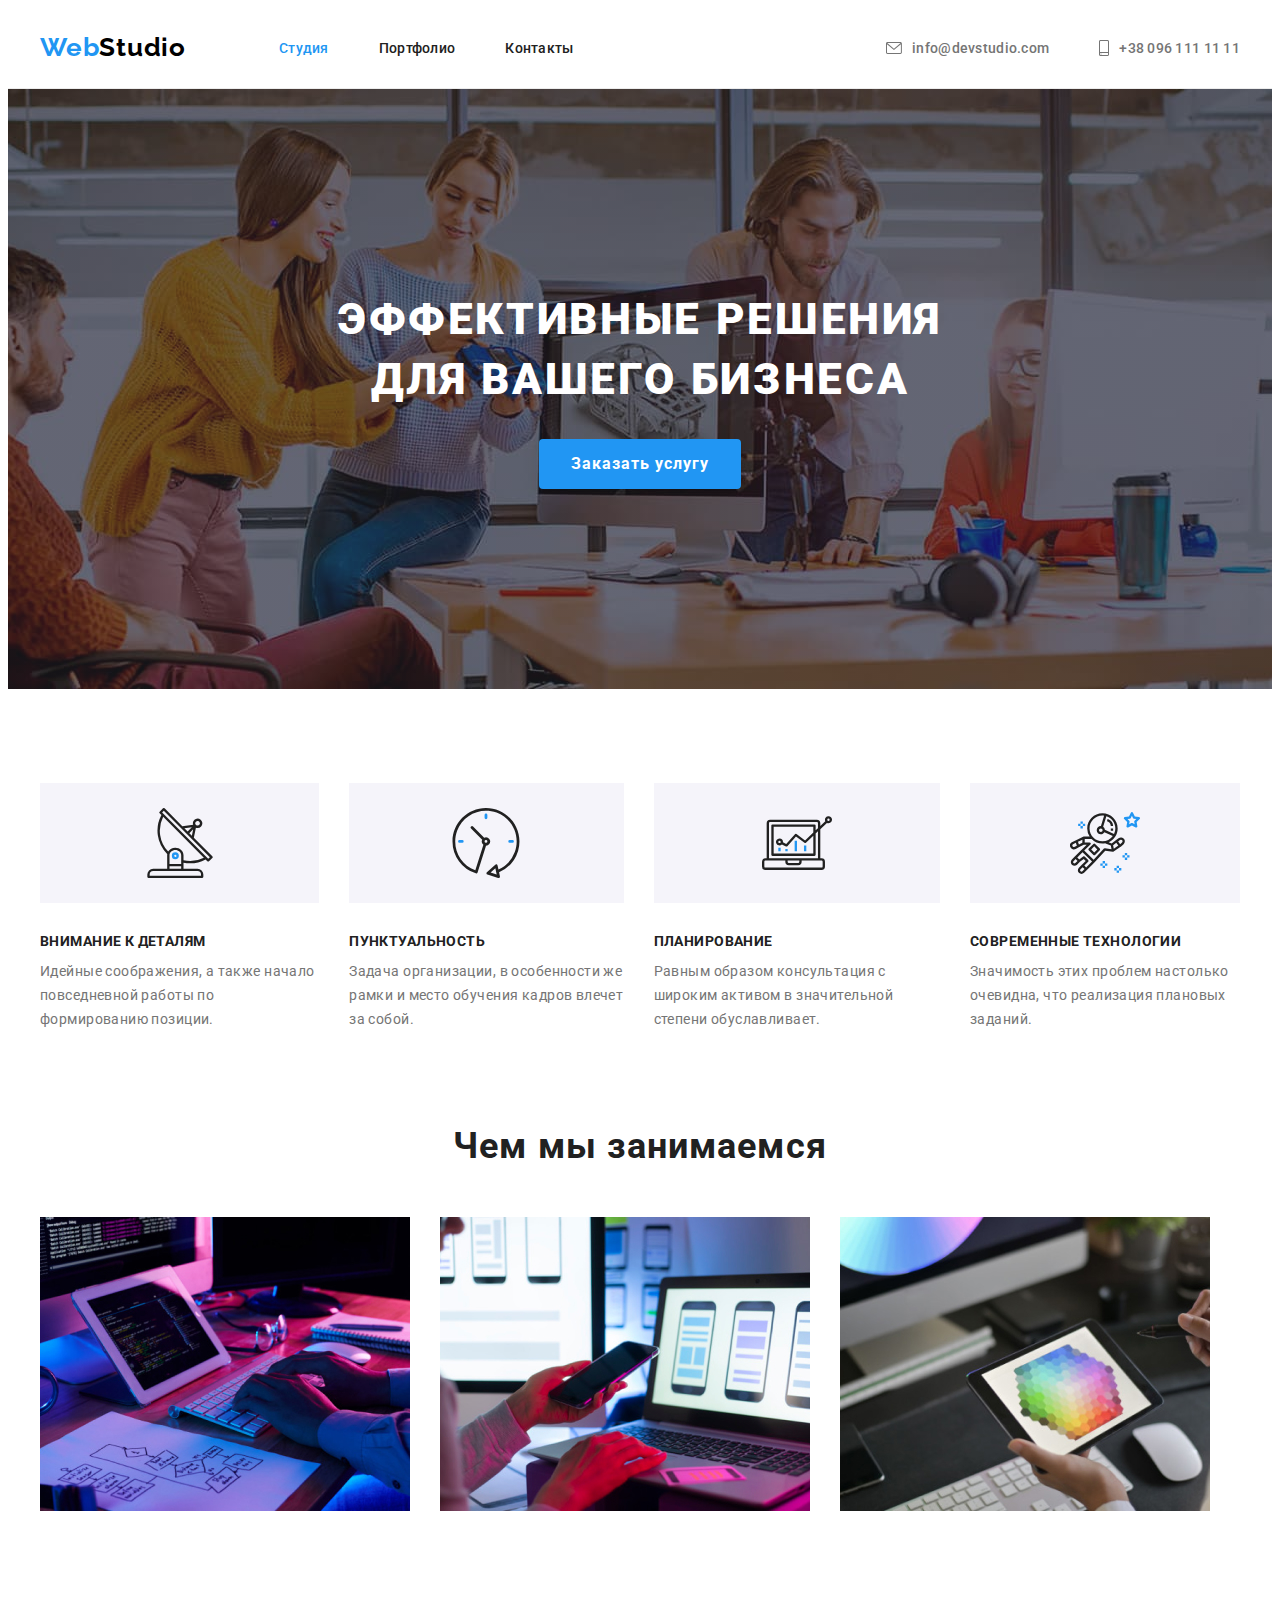
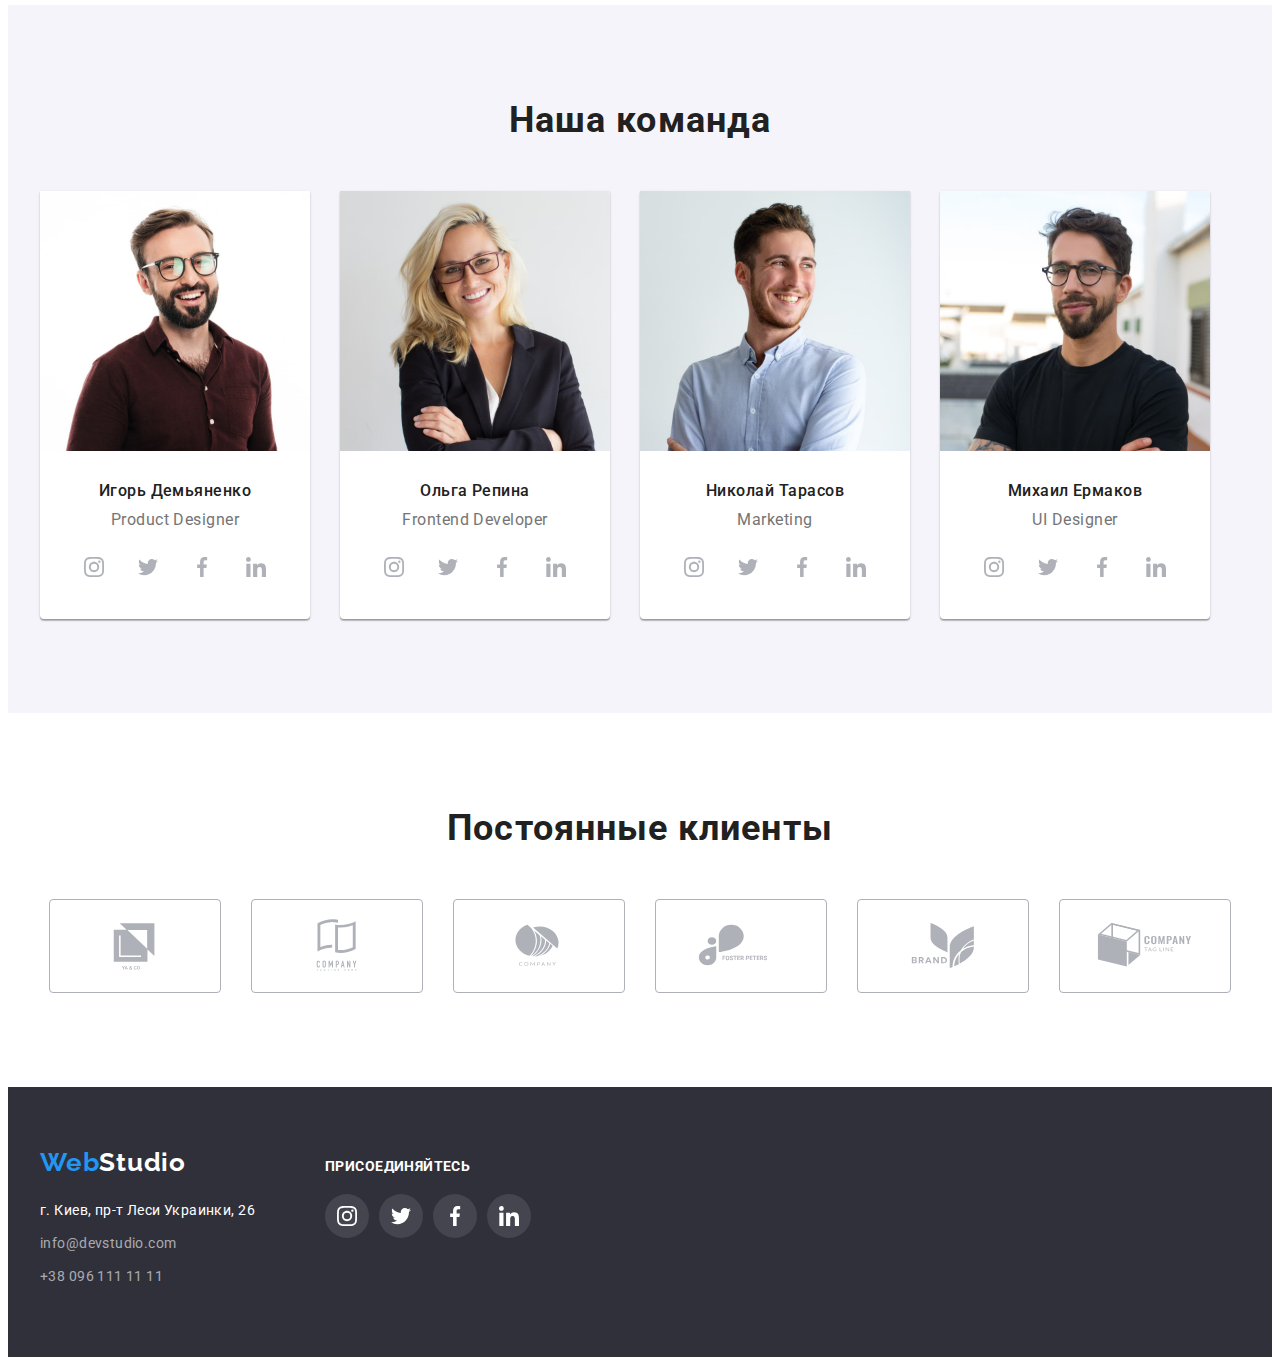
==== commit 8d254daa: "add trasiction" ====
--- a/index.html
+++ b/index.html
@@ -29,9 +29,7 @@
 		<header class="header">
 			<div class="container header-container">
 				<a class="logo-header link" href="./index.html">
-					<span class="logo-text">Web</span>
-					Studio
-				</a>
+					<span class="logo-text">Web</span>Studio</a>
 				<nav class="header-nav">
 					<ul class="header-nav-list list">
 						<li class="header-nav-item">
--- a/css/styles.css
+++ b/css/styles.css
@@ -16,6 +16,9 @@
     --bg-cl-light: #F5F4FA;
     --bg-btn-cl-hover: #188CE8;
 
+    /* other */
+    --timing-function: 2500ms cubic-bezier(0.4, 0, 0.2, 1);
+
 }
 
 body {
@@ -113,7 +116,9 @@
     margin-right: 10px;
     fill: var(--secondary-txt-cl);
 
-}
+
+}
+
 
 .contact-mail-link:hover .nav-icon {
     fill: var(--accent-txt-cl);
@@ -153,6 +158,9 @@
 
 
 .header-nav-link {
+    display: block;
+    position: relative;
+
     padding-top: 32px;
     padding-bottom: 32px;
     font-weight: 500;
@@ -160,7 +168,9 @@
     line-height: calc(16 / 14);
     letter-spacing: 0.02em;
     color: var(--title-txt-cl);
-    display: block;
+
+    transition: color var(--timing-function);
+
 }
 
 .header-nav-link:hover,
@@ -170,6 +180,43 @@
 
 .header-nav-link-current {
     color: var(--accent-txt-cl);
+
+}
+
+.header-nav-link-current::after {
+    content: '';
+    position: absolute;
+    display:block
+    width: 100%;
+    height: 4px;
+    bottom: 0;
+    background-color: #2196F3;
+    border-radius: 2px;
+
+}
+
+
+/* bottom line nav */
+
+.header-nav-link::after {
+    content: '';
+    position: absolute;
+    display: block;
+    width: 100%;
+    height: 4px;
+    bottom: 0;
+    background-color: #2196F3;
+    border-radius: 2px;
+    opacity: 0;
+
+
+
+    transition: opacity var(--timing-function);
+
+}
+
+.header-nav-link:hover::after {
+opacity: 1;
 }
 
 .contact-mail-link,
@@ -184,6 +231,8 @@
     line-height: calc(16 / 14);
     letter-spacing: 0.02em;
     color: var(--secondary-txt-cl);
+
+    transition: color var(--timing-function);
 
 }
 
@@ -243,6 +292,8 @@
     border-radius: 4px;
     border-style: none;
     cursor: pointer;
+
+    transition: background-color var(--timing-function);
    
 }
 
@@ -395,6 +446,8 @@
     height: 44px;
     border-radius: 50%;
 
+    transition: background-color var(--timing-function), fill var(--timing-function);
+
 }
 
 .social-icon {
@@ -438,6 +491,8 @@
     height: 92px;
     border: 1px solid #AFB1B8;
     border-radius: 4px;
+
+    transition: border-color var(--timing-function), fill var(--timing-function);
 }
 
 .client-icon {
@@ -498,6 +553,8 @@
     height: 44px;
     border-radius: 50%;
     background: rgba(255, 255, 255, 0.1);
+
+    transition: background-color var(--timing-function) ;
 
 }
 
@@ -538,6 +595,8 @@
     letter-spacing: 0.03em;
     color: var(--logo-withe-cl);
 
+    transition: color var(--timing-function);
+
 }
 
 .address-link-mail,
@@ -546,6 +605,8 @@
     line-height: calc(24 / 14);
     letter-spacing: 0.03em;
     color: var(--address-txt-cl);
+
+    transition: var(--timing-function);
 }
 
 .address-link-map:hover,
@@ -579,6 +640,8 @@
 
     background-color: rgba(0, 0, 0, 0.2);
 
+    transition: opacity var(--timing-function);
+
 }
 
 .modal {
@@ -612,6 +675,8 @@
     border-radius: 50%;
     background: #FFFFFF;
     border: 1px solid rgba(0, 0, 0, 0.1);
+
+    transition: fill var(--timing-function);
 
 
 }
@@ -654,6 +719,12 @@
     border-radius: 4px;
     border-style: none;
     padding: 6px 22px;
+
+    transition: color var(--timing-function),background-color var(--timing-function),box-shadow var(--timing-function);
+
+
+
+
     
 }
 
@@ -674,7 +745,9 @@
 }
 
 .portfolio-item{
-    flex-basis: calc((100% - 30px * 2) / 3)
+    flex-basis: calc((100% - 30px * 2) / 3);
+    transition: box-shadow var(--timing-function) ;
+    
 }
 
 .portfolio-item:hover,
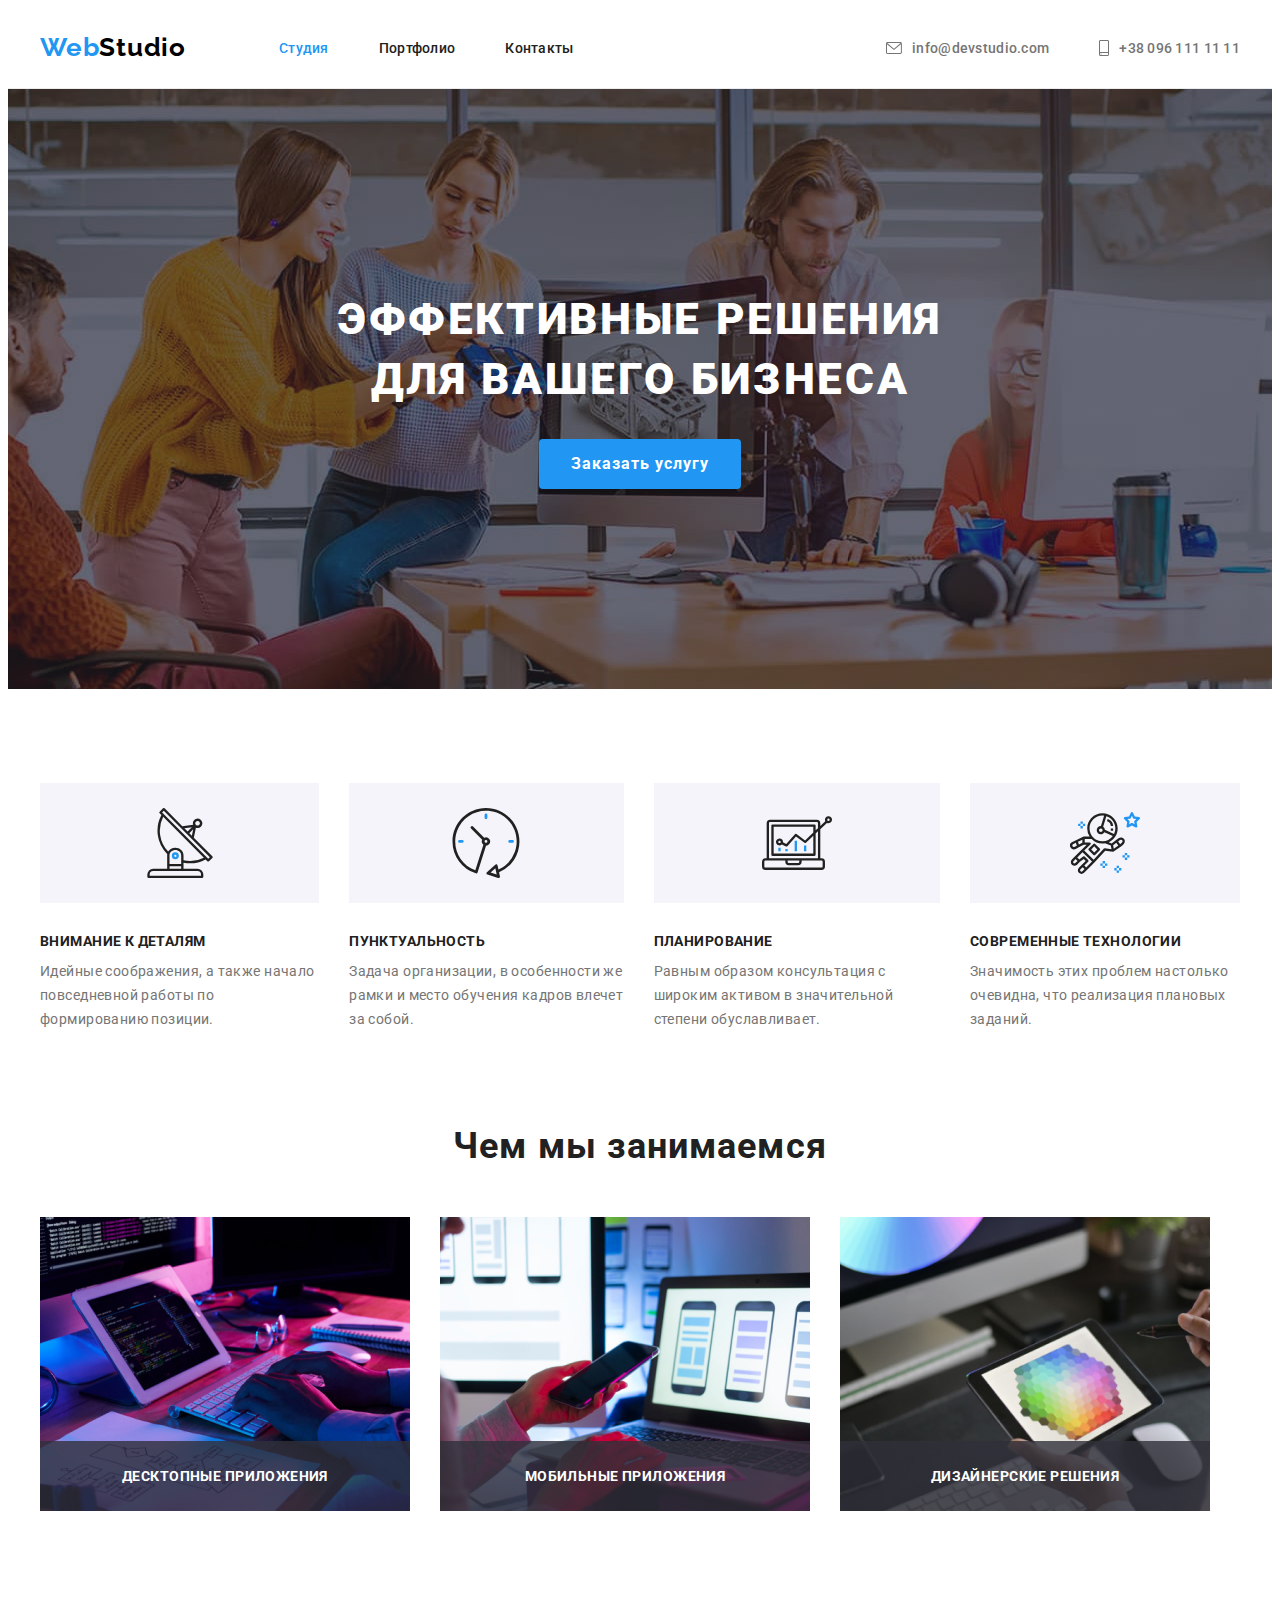
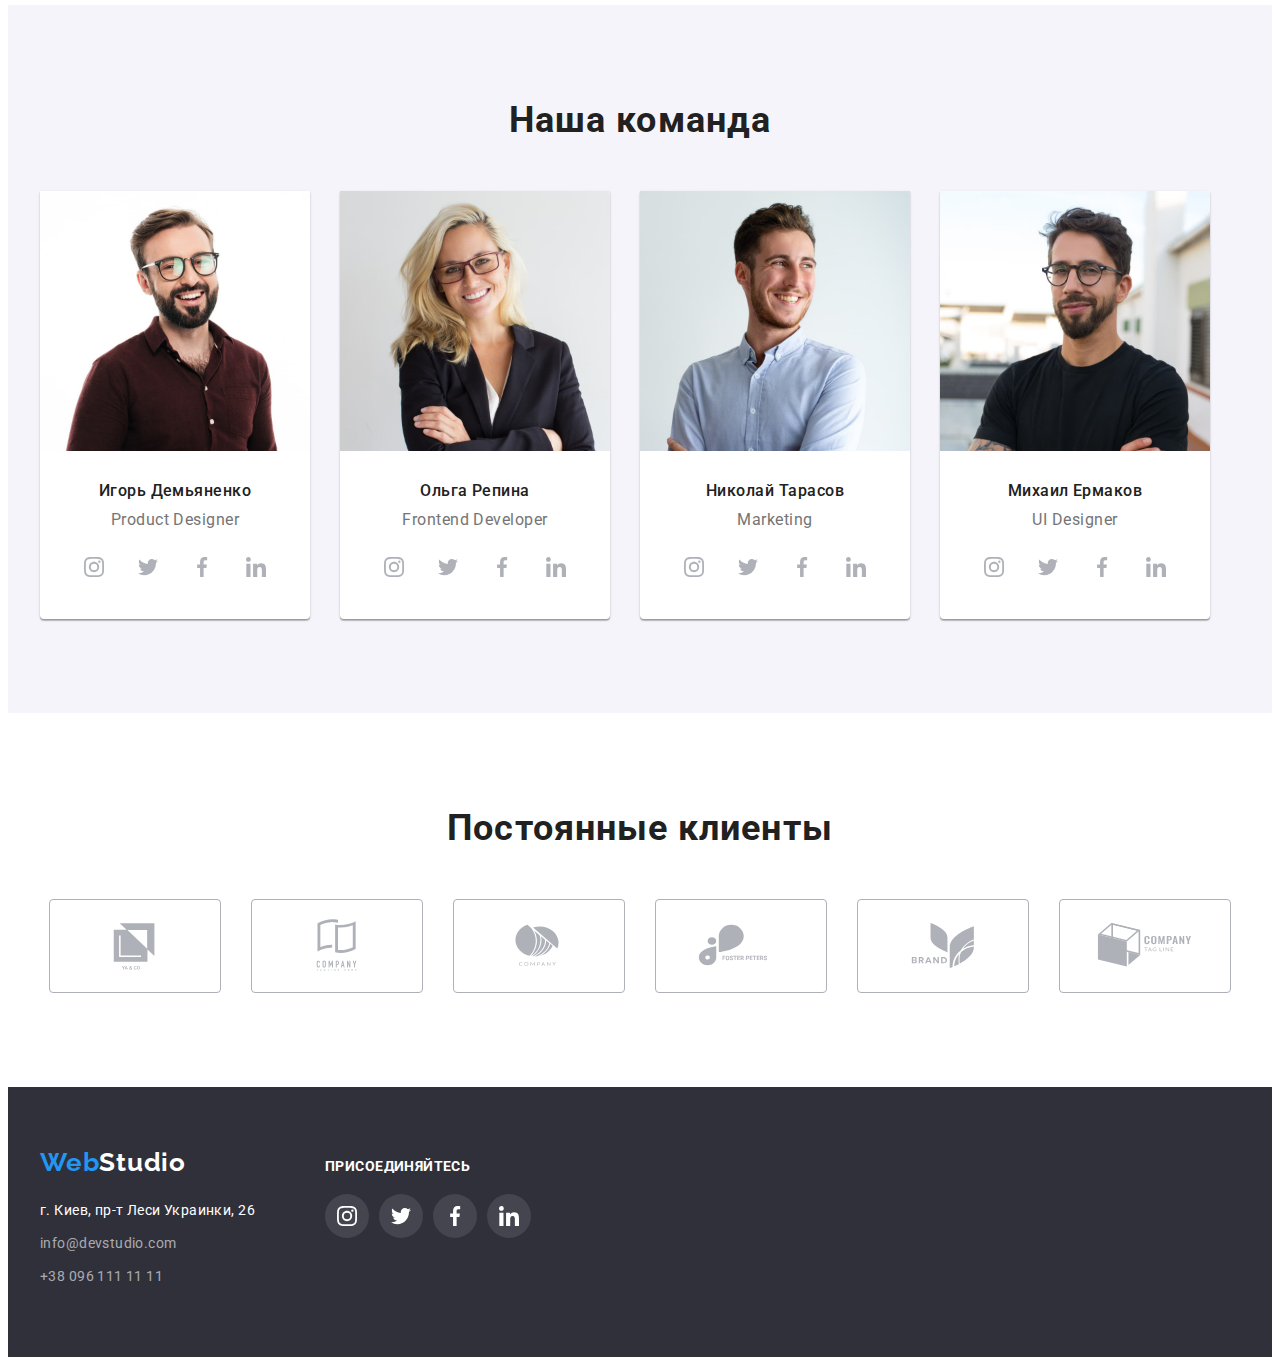
==== commit d45520d4: "add services overlay" ====
--- a/index.html
+++ b/index.html
@@ -126,12 +126,21 @@
 					<ul class="services-list list">
 						<li class="services-item">
 							<img class="services-item-img" src="./images/services/box_1.jpeg" alt="Пишем код" width="370" />
+							<div class="services-overlay">
+								<p class="services-overlay-text">Десктопные приложения</p>
+							</div>
 						</li>
 						<li class="services-item">
 							<img class="services-item-img" src="./images/services/box_2.jpeg" alt="Делаем верстку" width="370" />
+							<div class="services-overlay">
+								<p class="services-overlay-text">Мобильные приложения</p>
+							</div>
 						</li>
 						<li class="services-item">
 							<img class="services-item-img" src="./images/services/box_3.jpeg" alt="Делаем дизайн" width="370" />
+							<div class="services-overlay">
+								<p class="services-overlay-text">Дизайнерские решения</p>
+							</div>
 						</li>
 					</ul>
 				</div>
--- a/css/styles.css
+++ b/css/styles.css
@@ -183,15 +183,21 @@
 
 }
 
+
+/* решить вопрос с подчеркиванием */
+
 .header-nav-link-current::after {
-    content: '';
+
+    content:'';
     position: absolute;
-    display:block
+    display: block;
     width: 100%;
     height: 4px;
     bottom: 0;
-    background-color: #2196F3;
+    left: 0;
+    background-color: var(--accent-txt-cl);
     border-radius: 2px;
+
 
 }
 
@@ -234,6 +240,10 @@
 
     transition: color var(--timing-function);
 
+}
+
+.nav-icon {
+    transition: fill var(--timing-function);
 }
 
 .contact-mail-link:hover,
@@ -385,6 +395,35 @@
     gap: 30px;
 }
 
+.services-item {
+    position: relative;
+}
+
+
+.services-overlay {
+    position: absolute;
+    bottom: 0;
+    left: 0;
+    width: 100%;
+    height: 70px;
+    display: flex;
+    align-items: center;
+    justify-content: center;
+    background-color: rgba(47, 48, 58, 0.8);;
+}
+
+.services-overlay-text {
+font-weight: 700;
+font-size: 14px;
+line-height: calc(16 / 14);
+text-align: center;
+letter-spacing: 0.03em;
+text-transform: uppercase;
+color: var(--logo-withe-cl);
+}
+
+
+
 /* Team */
 
 .section-team {background-color: var(--bg-cl-light);}
@@ -438,6 +477,10 @@
     gap: 10px;
 }
 
+.social-icon {
+    transition: fill var(--timing-function);
+}
+
 .socials-link {
     display: flex;
     justify-content: center;
@@ -446,7 +489,7 @@
     height: 44px;
     border-radius: 50%;
 
-    transition: background-color var(--timing-function), fill var(--timing-function);
+    transition: background-color var(--timing-function);
 
 }
 
@@ -492,11 +535,12 @@
     border: 1px solid #AFB1B8;
     border-radius: 4px;
 
-    transition: border-color var(--timing-function), fill var(--timing-function);
+    transition: border-color var(--timing-function);
 }
 
 .client-icon {
     fill: var(--social-icon-cl-team);
+    transition: fill var(--timing-function);
 }
 
 .client-link:hover {
@@ -640,7 +684,7 @@
 
     background-color: rgba(0, 0, 0, 0.2);
 
-    transition: opacity var(--timing-function);
+    transition: opacity var(--timing-function), visibility var(--timing-function);
 
 }
 
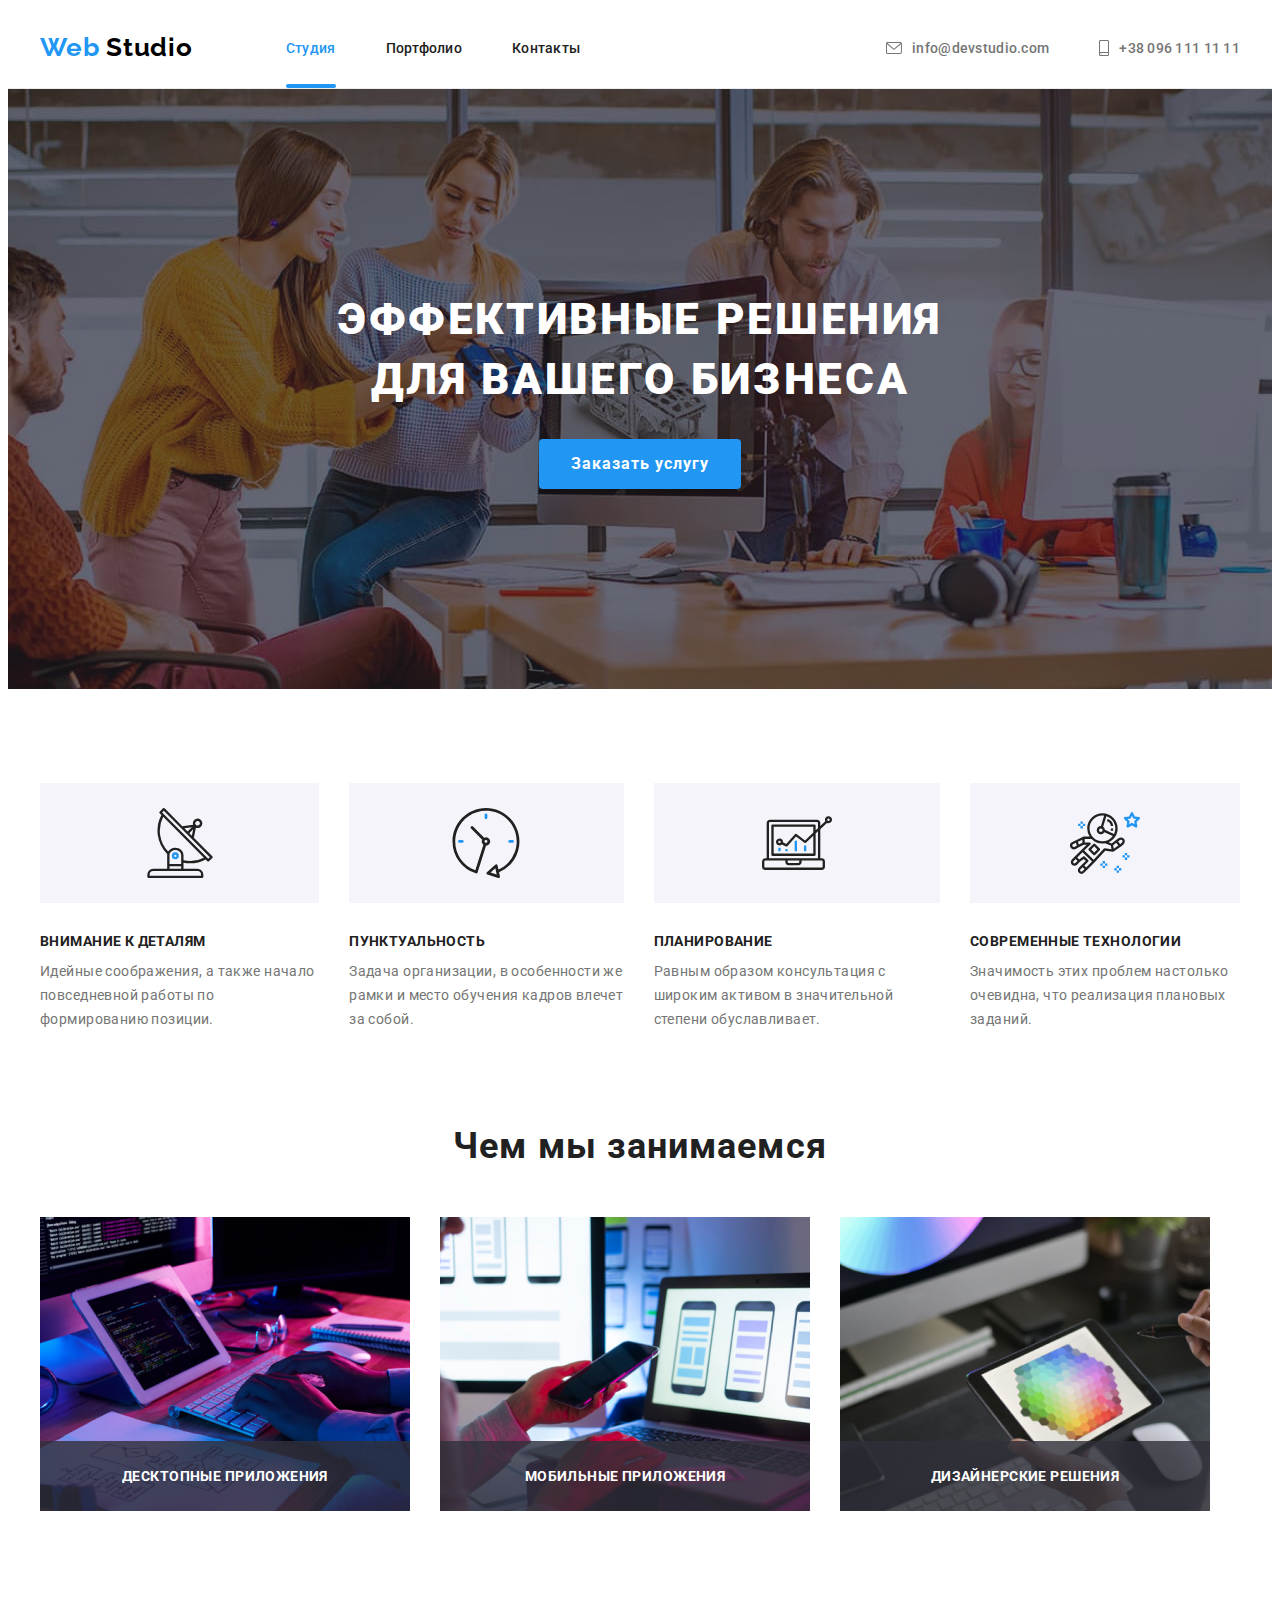
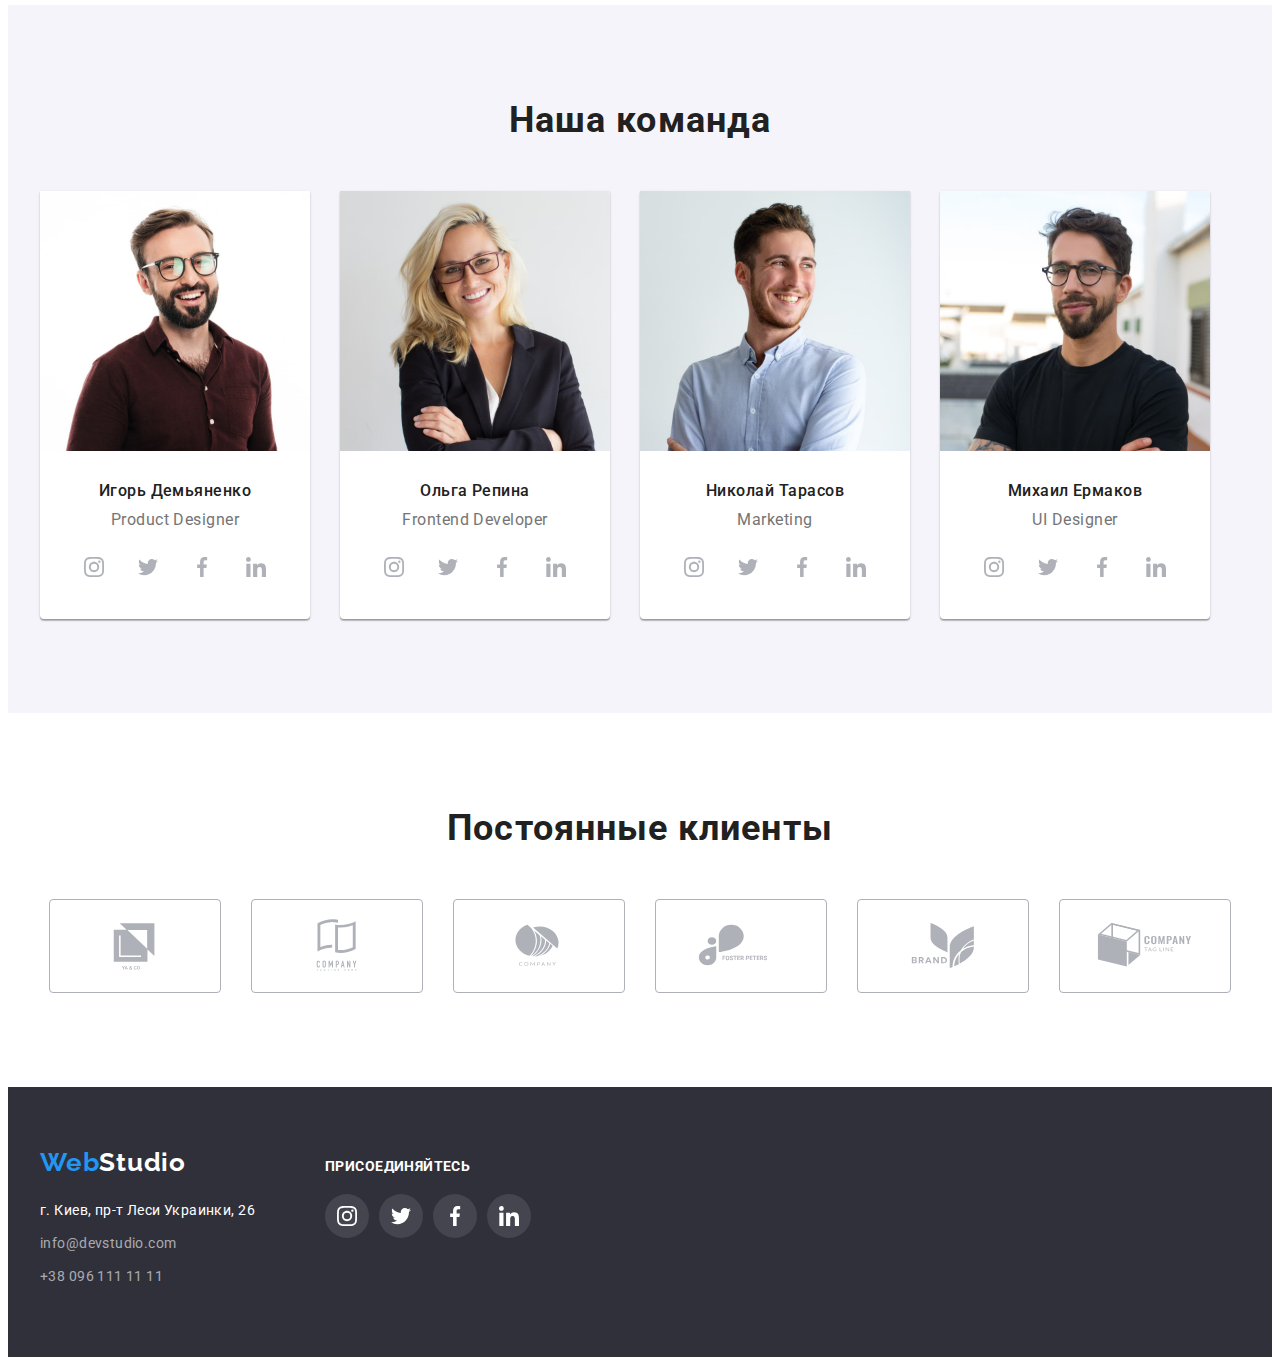
==== commit 06a4440e: "ADD FIN HW-5" ====
--- a/index.html
+++ b/index.html
@@ -29,7 +29,9 @@
 		<header class="header">
 			<div class="container header-container">
 				<a class="logo-header link" href="./index.html">
-					<span class="logo-text">Web</span>Studio</a>
+					<span class="logo-text">Web</span>
+					Studio
+				</a>
 				<nav class="header-nav">
 					<ul class="header-nav-list list">
 						<li class="header-nav-item">
--- a/css/styles.css
+++ b/css/styles.css
@@ -17,7 +17,7 @@
     --bg-btn-cl-hover: #188CE8;
 
     /* other */
-    --timing-function: 2500ms cubic-bezier(0.4, 0, 0.2, 1);
+    --timing-function: 250ms cubic-bezier(0.4, 0, 0.2, 1);
 
 }
 
@@ -183,9 +183,6 @@
 
 }
 
-
-/* решить вопрос с подчеркиванием */
-
 .header-nav-link-current::after {
 
     content:'';
@@ -198,31 +195,6 @@
     background-color: var(--accent-txt-cl);
     border-radius: 2px;
 
-
-}
-
-
-/* bottom line nav */
-
-.header-nav-link::after {
-    content: '';
-    position: absolute;
-    display: block;
-    width: 100%;
-    height: 4px;
-    bottom: 0;
-    background-color: #2196F3;
-    border-radius: 2px;
-    opacity: 0;
-
-
-
-    transition: opacity var(--timing-function);
-
-}
-
-.header-nav-link:hover::after {
-opacity: 1;
 }
 
 .contact-mail-link,
@@ -766,10 +738,6 @@
 
     transition: color var(--timing-function),background-color var(--timing-function),box-shadow var(--timing-function);
 
-
-
-
-    
 }
 
 .filter-btn:hover,
@@ -782,29 +750,72 @@
     border-radius: 4px;
 }
 
+.portfolio-overlay {
+    background-color: rgba(33, 150, 243, 0.9);
+    position: absolute;
+    width: 100%;
+    height: 294px;
+    top: 0;
+    left: 0;
+
+    padding: 63px 24px;
+
+    transform: translateY(100%);
+    transition: transform var(--timing-function) ;
+
+
+    display: flex;
+    align-items: center;
+    justify-content: center;
+
+}
+
+.portfolio-overlay-txt {
+
+    font-size: 18px;
+    line-height: calc(28 / 18);
+    letter-spacing: 0.03em;
+    user-select: none;
+
+    color: var(--logo-withe-cl);
+
+}
+
 .portfolio-list {
     display: flex;
     gap: 30px;
     flex-wrap: wrap;
 }
 
+.portfolio-thumb {
+    position: relative;
+    overflow: hidden;
+
+}
+
 .portfolio-item{
     flex-basis: calc((100% - 30px * 2) / 3);
-    transition: box-shadow var(--timing-function) ;
-    
+    transition: box-shadow var(--timing-function);
 }
 
 .portfolio-item:hover,
 .portfolio-item:focus {
     box-shadow: 0px 1px 1px rgba(0, 0, 0, 0.12), 0px 4px 4px rgba(0, 0, 0, 0.06), 1px 4px 6px rgba(0, 0, 0, 0.16);
     cursor: pointer;
+
+}
+
+.portfolio-item:hover
+.portfolio-overlay {
+    transform: translateY(0);
+
 }
 
 .portfolio-wrapper {
     padding: 20px 24px;
     border: 1px solid #EEEEEE;
     border-top: none;
-  
+
 }
 
 
@@ -822,5 +833,3 @@
     letter-spacing: 0.03em;
     color: var(--secondary-txt-cl);
 }
-
-
